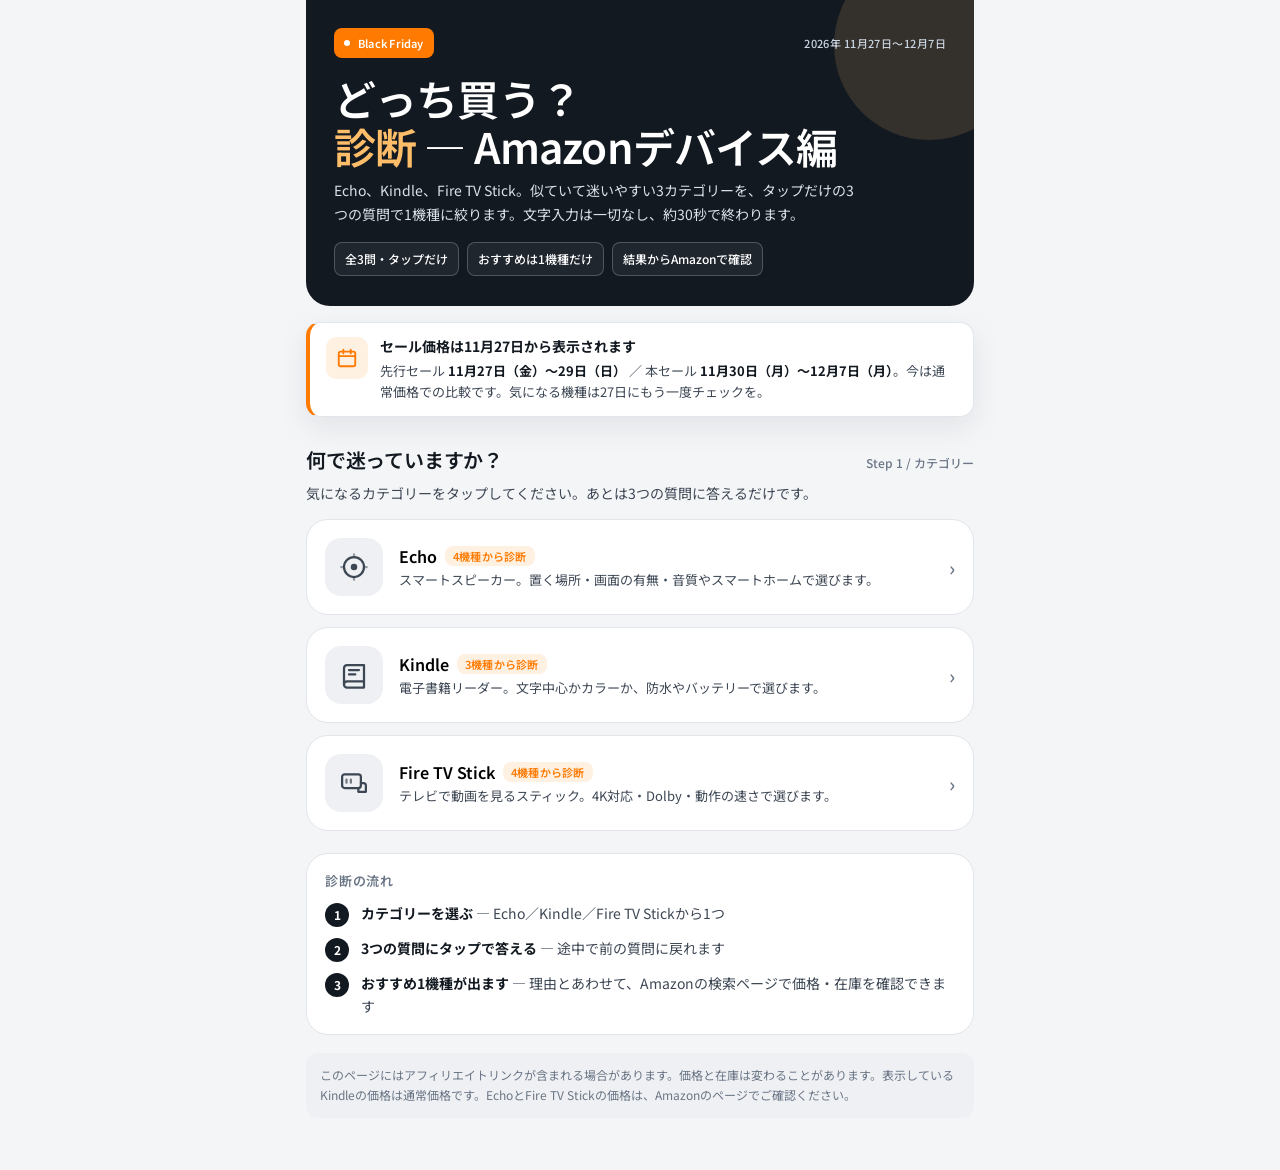
==== shindan/index.html @ 4278dcc1 "Unslop polish: quiet chrome, type scale, one accent" ====
<!doctype html>
<html lang="ja">
<head>
<meta charset="utf-8" />
<meta name="viewport" content="width=device-width, initial-scale=1, viewport-fit=cover" />
<meta name="color-scheme" content="light dark" />
<link rel="icon" href="data:," />
<title>どっち買う？診断 | Amazonデバイス編</title>
<link rel="preconnect" href="https://fonts.googleapis.com">
<link rel="preconnect" href="https://fonts.gstatic.com" crossorigin>
<link href="https://fonts.googleapis.com/css2?family=Noto+Sans+JP:wght@400;500;700;800;900&display=swap" rel="stylesheet">
<style>
  :root{
    --bg:#f4f5f7;
    --surface:#ffffff;
    --surface-2:#eef0f3;
    --ink:#131921;
    --ink-2:#3d4754;
    --ink-3:#6b7686;
    --line:#e2e5ea;
    --accent:#ff7a00;
    --accent-ink:#111111;
    --accent-soft:#fff1e2;
    --black:#131921;
    --black-2:#1e2a36;
    --yellow:#febd69;
    --green:#067d62;
    --green-soft:#e6f4f0;
    --radius-lg:22px;
    --radius-md:16px;
    --radius-sm:12px;
    --shadow:0 10px 30px rgba(19,25,33,.08);
  }
  @media (prefers-color-scheme: dark){
    :root{
      --bg:#0f1215;
      --surface:#171b1f;
      --surface-2:#1f2429;
      --ink:#f2f4f7;
      --ink-2:#c7ced8;
      --ink-3:#9aa4b2;
      --line:#2a3036;
      --accent-soft:#2b2116;
      --shadow:0 10px 30px rgba(0,0,0,.35);
    }
  }
  *{box-sizing:border-box}
  html{scroll-behavior:smooth}
  body{
    margin:0;
    font-family:"Noto Sans JP", "Hiragino Kaku Gothic ProN","Hiragino Sans", system-ui, -apple-system, sans-serif;
    background:var(--bg);
    color:var(--ink);
    line-height:1.65;
    -webkit-font-smoothing:antialiased;
  }
  button{font-family:inherit; cursor:pointer}
  a{color:inherit}
  .wrap{max-width:700px; margin:0 auto; padding:0 16px 40px}

  /* ---------- Hero ---------- */
  .hero{
    background:var(--black);
    color:#fff;
    margin:0 -16px;
    padding:22px 20px 26px;
    position:relative;
    overflow:hidden;
  }
  .hero::after{
    content:"";
    position:absolute; right:-50px; top:-50px;
    width:190px; height:190px; border-radius:50%;
    background:var(--yellow);
    opacity:.14;
  }
  .hero-top{
    display:flex; align-items:center; justify-content:space-between; gap:12px;
    position:relative; z-index:1;
  }
  .bf-badge{
    display:inline-flex; align-items:center; gap:8px;
    background:var(--accent); color:#fff;
    font-size:11px; font-weight:600; letter-spacing:.02em;
    padding:6px 10px; border-radius:8px;
  }
  .bf-badge i{width:6px;height:6px;background:#fff;border-radius:50%;display:block}
  .hero-date{font-size:11px; color:#cbd5e1; font-weight:500; letter-spacing:.04em; white-space:nowrap}
  .hero h1{
    font-size:36px; line-height:1.15; font-weight:600; letter-spacing:-.02em;
    margin:16px 0 8px; position:relative; z-index:1;
  }
  .hero h1 span{color:var(--yellow)}
  .hero p{
    margin:0; color:#dbe2ea; font-size:14px; line-height:1.7; max-width:520px;
    position:relative; z-index:1;
  }
  .hero-meta{
    display:flex; flex-wrap:wrap; gap:8px; margin-top:16px; position:relative; z-index:1;
  }
  .hero-meta span{
    font-size:12px; font-weight:500; color:#fff;
    border:1px solid rgba(255,255,255,.22);
    padding:6px 10px; border-radius:8px; background:rgba(255,255,255,.06);
  }

  /* Sale banner */
  .sale-banner{
    background:var(--surface);
    border:1px solid var(--line);
    border-left:4px solid var(--accent);
    border-radius:14px;
    padding:14px 16px;
    margin-top:16px;
    box-shadow:var(--shadow);
    display:flex; gap:12px;
  }
  .sale-banner .cal{
    flex:0 0 auto; width:42px; height:42px; border-radius:10px;
    background:var(--accent-soft); display:grid; place-items:center; color:var(--accent);
  }
  .sale-banner strong{font-size:14px; display:block; line-height:1.4}
  .sale-banner p{margin:4px 0 0; font-size:13px; color:var(--ink-2); line-height:1.6}
  .sale-banner b{color:var(--ink)}

  /* Sections */
  .section-head{margin:26px 0 6px; display:flex; align-items:baseline; justify-content:space-between; gap:12px}
  .section-head h2{font-size:20px; font-weight:600; letter-spacing:-.01em; margin:0}
  .section-head span{font-size:12px; color:var(--ink-3); font-weight:500; white-space:nowrap}
  .section-sub{font-size:14px; color:var(--ink-2); margin:0 0 14px}

  /* Category cards */
  .cat-list{display:grid; gap:12px}
  .cat-card{
    width:100%; text-align:left;
    background:var(--surface); border:1.5px solid var(--line);
    border-radius:var(--radius-lg); padding:18px;
    display:flex; gap:16px; align-items:center;
    transition:border-color .15s, transform .15s, box-shadow .15s;
    min-height:92px;
  }
  .cat-card:hover, .cat-card:focus-visible{border-color:var(--accent); box-shadow:var(--shadow); outline:none}
  .cat-card:active{transform:scale(.99)}
  .cat-icon{
    flex:0 0 auto; width:58px; height:58px; border-radius:16px;
    display:grid; place-items:center;
  }
  .cat-icon.echo{background:var(--surface-2); color:var(--ink-2)}
  .cat-icon.kindle{background:var(--surface-2); color:var(--ink-2)}
  .cat-icon.fire{background:var(--surface-2); color:var(--ink-2)}
  @media (prefers-color-scheme: dark){
    .cat-icon.echo{background:#1f2429; color:#9aa4b2}
    .cat-icon.kindle{background:#1f2429; color:#9aa4b2}
    .cat-icon.fire{background:#1f2429; color:#9aa4b2}
  }
  .cat-body{flex:1; min-width:0}
  .cat-body strong{font-size:16px; font-weight:600; display:flex; align-items:center; gap:8px; flex-wrap:wrap}
  .cat-body strong em{font-style:normal; font-size:11px; font-weight:600; color:var(--accent); background:var(--accent-soft); padding:2px 8px; border-radius:8px; letter-spacing:.02em}
  .cat-body p{margin:2px 0 0; font-size:13px; color:var(--ink-2); line-height:1.55}
  .cat-arrow{flex:0 0 auto; color:var(--ink-3); font-size:20px; font-weight:500}

  .how{
    margin-top:22px; background:var(--surface); border:1px solid var(--line); border-radius:var(--radius-lg); padding:16px 18px;
  }
  .how h3{margin:0 0 10px; font-size:13px; font-weight:600; letter-spacing:.06em; color:var(--ink-3)}
  .how ol{margin:0; padding:0; list-style:none; display:grid; gap:10px; counter-reset:step}
  .how li{display:flex; gap:12px; font-size:14px; color:var(--ink-2); align-items:flex-start}
  .how li b{
    flex:0 0 auto; width:24px; height:24px; border-radius:50%; background:var(--black); color:#fff;
    display:grid; place-items:center; font-size:12px; margin-top:1px;
  }
  @media (prefers-color-scheme: dark){ .how li b{background:var(--accent)} }
  .how li strong{color:var(--ink)}

  .disclaimer{
    margin-top:18px; font-size:12px; line-height:1.7; color:var(--ink-3);
    background:var(--surface-2); border-radius:12px; padding:12px 14px;
  }

  /* ---------- Quiz ---------- */
  .view{display:none}
  .view.active{display:block; animation:fadeIn .22s ease}
  @keyframes fadeIn{from{opacity:0; transform:translateY(6px)} to{opacity:1; transform:none}}
  @media (prefers-reduced-motion: reduce){ .view.active{animation:none} }

  .quiz-top{margin-top:20px}
  .back-btn{
    display:inline-flex; align-items:center; gap:6px;
    background:var(--surface); border:1px solid var(--line); color:var(--ink-2);
    font-size:13px; font-weight:500; padding:8px 14px; border-radius:10px; min-height:40px;
  }
  .back-btn:hover{border-color:var(--ink-3)}
  .progress-wrap{margin:16px 0 6px}
  .progress-meta{display:flex; justify-content:space-between; font-size:12px; font-weight:600; color:var(--ink-3); letter-spacing:.04em}
  .progress-meta b{color:var(--accent)}
  .progress{height:8px; background:var(--surface-2); border-radius:999px; overflow:hidden; margin-top:7px; border:1px solid var(--line)}
  .progress i{display:block; height:100%; background:var(--accent); border-radius:999px; transition:width .3s ease}

  .q-card{
    background:var(--surface); border:1px solid var(--line); border-radius:24px;
    padding:22px 18px 18px; margin-top:14px; box-shadow:var(--shadow);
  }
  .q-label{font-size:11px; font-weight:600; letter-spacing:.02em; color:var(--accent); margin:0 0 6px}
  .q-title{font-size:20px; font-weight:600; line-height:1.4; margin:0 0 4px; letter-spacing:-.01em}
  .q-hint{font-size:13px; color:var(--ink-3); margin:0 0 16px}
  .options{display:grid; gap:10px}
  .option-btn{
    width:100%; text-align:left; background:var(--surface);
    border:1.5px solid var(--line); border-radius:16px; padding:16px 16px;
    display:flex; gap:12px; align-items:center; min-height:60px;
    transition:border-color .15s, background .15s;
  }
  .option-btn:hover, .option-btn:focus-visible{border-color:var(--accent); background:var(--accent-soft); outline:none}
  .option-btn:active{transform:scale(.99)}
  .option-btn .dot{
    flex:0 0 auto; width:22px; height:22px; border-radius:50%; border:2px solid var(--line); background:var(--surface);
    display:grid; place-items:center;
  }
  .option-btn:hover .dot{border-color:var(--accent)}
  .option-btn .dot::after{content:""; width:10px; height:10px; border-radius:50%; background:transparent}
  .option-btn.selected{border-color:var(--accent); background:var(--accent-soft)}
  .option-btn.selected .dot{border-color:var(--accent)}
  .option-btn.selected .dot::after{background:var(--accent)}
  .option-text{flex:1}
  .option-text strong{font-size:15px; font-weight:600; display:block; line-height:1.4}
  .option-text span{font-size:13px; color:var(--ink-2); display:block; margin-top:1px; line-height:1.5}
  .option-arrow{color:var(--ink-3); font-weight:500}

  /* ---------- Result ---------- */
  .result-badge{
    display:inline-flex; align-items:center; gap:6px;
    background:var(--green-soft); color:var(--green);
    font-size:12px; font-weight:600; padding:6px 12px; border-radius:8px; letter-spacing:.03em;
  }
  .result-card{
    background:var(--surface); border:1px solid var(--line); border-radius:26px;
    overflow:hidden; margin-top:14px; box-shadow:var(--shadow);
  }
  .result-visual{
    background:var(--black); color:#fff; padding:26px 20px 22px; position:relative; overflow:hidden;
  }
  .result-visual::after{content:""; position:absolute; right:-40px; bottom:-60px; width:170px; height:170px; border-radius:50%; background:var(--yellow); opacity:.13}
  .result-visual .cat-name{font-size:12px; font-weight:600; letter-spacing:.02em; color:var(--yellow); margin:0 0 6px; position:relative; z-index:1}
  .result-visual h2{font-size:28px; line-height:1.25; font-weight:600; margin:0; letter-spacing:-.01em; position:relative; z-index:1}
  .result-visual p{margin:8px 0 0; color:#dbe2ea; font-size:14px; position:relative; z-index:1; line-height:1.6}
  .result-body{padding:20px}
  .chips{display:flex; flex-wrap:wrap; gap:8px; margin-bottom:18px}
  .chips span{font-size:12px; font-weight:600; background:var(--surface-2); border:1px solid var(--line); padding:6px 10px; border-radius:8px}
  .why-box{background:var(--accent-soft); border-radius:16px; padding:16px}
  .why-box h3{margin:0 0 6px; font-size:13px; font-weight:600; letter-spacing:.04em; display:flex; align-items:center; gap:8px}
  .why-box p{margin:0; font-size:14px; line-height:1.75; color:var(--ink-2)}
  .why-box p strong{color:var(--ink)}
  .price-row{
    display:flex; align-items:center; justify-content:space-between; gap:14px;
    border-top:1px dashed var(--line); border-bottom:1px dashed var(--line);
    padding:16px 2px; margin:18px 0;
  }
  .price-row small{font-size:11px; font-weight:600; letter-spacing:.02em; color:var(--ink-3); display:block}
  .price-row strong{font-size:20px; font-weight:600}
  .price-row .price-note{font-size:12px; color:var(--ink-2); text-align:right; line-height:1.5; max-width:210px}
  .amazon-btn{
    display:flex; align-items:center; justify-content:center; gap:8px;
    width:100%; min-height:56px; border-radius:16px;
    background:var(--accent); color:#fff; text-decoration:none;
    font-size:16px; font-weight:600; letter-spacing:.01em;
    box-shadow:0 8px 20px rgba(19,25,33,.16);
  }
  .amazon-btn:hover{filter:brightness(1.03)}
  .amazon-btn:focus-visible{outline:3px solid var(--accent); outline-offset:2px}
  .amazon-sub{font-size:12px; color:var(--ink-3); text-align:center; margin:8px 0 0; line-height:1.6}
  .result-actions{display:grid; gap:10px; margin-top:18px}
  .btn-primary{
    width:100%; min-height:52px; border-radius:14px; border:0;
    background:var(--black); color:#fff; font-size:15px; font-weight:600;
  }
  @media (prefers-color-scheme: dark){ .btn-primary{background:#fff; color:#111} }
  .btn-secondary{
    width:100%; min-height:52px; border-radius:14px;
    background:var(--surface); border:1.5px solid var(--line); color:var(--ink);
    font-size:14px; font-weight:600;
  }
  .answers-recap{margin-top:18px}
  .answers-recap h3{font-size:12px; letter-spacing:.02em; color:var(--ink-3); font-weight:600; margin:0 0 8px}
  .answers-recap ul{list-style:none; margin:0; padding:0; display:grid; gap:8px}
  .answers-recap li{font-size:13px; background:var(--surface); border:1px solid var(--line); border-radius:12px; padding:10px 12px; display:flex; justify-content:space-between; gap:12px}
  .answers-recap li span{color:var(--ink-3); flex:0 0 auto}
  .answers-recap li b{text-align:right}

  footer{margin-top:28px; padding-top:16px; border-top:1px solid var(--line)}
  footer p{font-size:12px; color:var(--ink-3); line-height:1.7; margin:0 0 6px}
  @media (min-width:640px){
    .hero{border-radius:0 0 24px 24px; margin:0; padding:28px 28px 30px}
    .hero h1{font-size:42px}
    .cat-list{grid-template-columns:1fr}
    .q-card{padding:26px 24px 22px}
  }

  #rName::before{content:""; display:inline-block; width:12px; height:12px; border-radius:4px; background:var(--accent); margin-right:12px}
</style>
</head>
<body>
<div class="wrap">

  <!-- ================= HOME ================= -->
  <section id="view-home" class="view active" aria-label="カテゴリー選択">
    <header class="hero">
      <div class="hero-top">
        <span class="bf-badge"><i></i> Black Friday</span>
        <span class="hero-date">2026年 11月27日〜12月7日</span>
      </div>
      <h1>どっち買う？<br><span>診断</span> — Amazonデバイス編</h1>
      <p>Echo、Kindle、Fire TV Stick。似ていて迷いやすい3カテゴリーを、タップだけの3つの質問で1機種に絞ります。文字入力は一切なし、約30秒で終わります。</p>
      <div class="hero-meta">
        <span>全3問・タップだけ</span>
        <span>おすすめは1機種だけ</span>
        <span>結果からAmazonで確認</span>
      </div>
    </header>

    <div class="sale-banner" role="note">
      <div class="cal" aria-hidden="true">
        <svg width="22" height="22" viewBox="0 0 24 24" fill="none" stroke="currentColor" stroke-width="2" stroke-linecap="round"><rect x="3" y="5" width="18" height="16" rx="2"/><path d="M8 3v4M16 3v4M3 10h18"/></svg>
      </div>
      <div>
        <strong>セール価格は11月27日から表示されます</strong>
        <p>先行セール <b>11月27日（金）〜29日（日）</b> ／ 本セール <b>11月30日（月）〜12月7日（月）</b>。今は通常価格での比較です。気になる機種は27日にもう一度チェックを。</p>
      </div>
    </div>

    <div class="section-head">
      <h2>何で迷っていますか？</h2>
      <span>Step 1 / カテゴリー</span>
    </div>
    <p class="section-sub">気になるカテゴリーをタップしてください。あとは3つの質問に答えるだけです。</p>

    <div class="cat-list" role="list">
      <button class="cat-card" data-cat="echo" type="button">
        <span class="cat-icon echo" aria-hidden="true">
          <svg width="30" height="30" viewBox="0 0 24 24" fill="none" stroke="currentColor" stroke-width="1.8" stroke-linecap="round"><circle cx="12" cy="12" r="8"/><circle cx="12" cy="12" r="2.6" fill="currentColor" stroke="none"/><path d="M12 1.8v2M12 20.2v2M1.8 12h2M20.2 12h2" opacity=".5"/></svg>
        </span>
        <span class="cat-body">
          <strong>Echo <em>4機種から診断</em></strong>
          <p>スマートスピーカー。置く場所・画面の有無・音質やスマートホームで選びます。</p>
        </span>
        <span class="cat-arrow" aria-hidden="true">›</span>
      </button>

      <button class="cat-card" data-cat="kindle" type="button">
        <span class="cat-icon kindle" aria-hidden="true">
          <svg width="30" height="30" viewBox="0 0 24 24" fill="none" stroke="currentColor" stroke-width="1.8" stroke-linecap="round" stroke-linejoin="round"><path d="M4 19.5A2.5 2.5 0 0 1 6.5 17H20V4H6.5A2.5 2.5 0 0 0 4 6.5v13z"/><path d="M4 19.5A2.5 2.5 0 0 0 6.5 22H20v-5"/><path d="M8 8h8M8 11.5h5"/></svg>
        </span>
        <span class="cat-body">
          <strong>Kindle <em>3機種から診断</em></strong>
          <p>電子書籍リーダー。文字中心かカラーか、防水やバッテリーで選びます。</p>
        </span>
        <span class="cat-arrow" aria-hidden="true">›</span>
      </button>

      <button class="cat-card" data-cat="firetv" type="button">
        <span class="cat-icon fire" aria-hidden="true">
          <svg width="30" height="30" viewBox="0 0 24 24" fill="none" stroke="currentColor" stroke-width="1.8" stroke-linecap="round" stroke-linejoin="round"><rect x="2.5" y="5" width="15" height="11" rx="2"/><path d="M17.5 12h2a2 2 0 0 1 2 2v5h-6v-3"/><path d="M6 9.2v2.6M9.5 9.2v2.6" opacity=".7"/></svg>
        </span>
        <span class="cat-body">
          <strong>Fire TV Stick <em>4機種から診断</em></strong>
          <p>テレビで動画を見るスティック。4K対応・Dolby・動作の速さで選びます。</p>
        </span>
        <span class="cat-arrow" aria-hidden="true">›</span>
      </button>
    </div>

    <div class="how">
      <h3>診断の流れ</h3>
      <ol>
        <li><b>1</b><span><strong>カテゴリーを選ぶ</strong> — Echo／Kindle／Fire TV Stickから1つ</span></li>
        <li><b>2</b><span><strong>3つの質問にタップで答える</strong> — 途中で前の質問に戻れます</span></li>
        <li><b>3</b><span><strong>おすすめ1機種が出ます</strong> — 理由とあわせて、Amazonの検索ページで価格・在庫を確認できます</span></li>
      </ol>
    </div>

    <p class="disclaimer">このページにはアフィリエイトリンクが含まれる場合があります。価格と在庫は変わることがあります。表示しているKindleの価格は通常価格です。EchoとFire TV Stickの価格は、Amazonのページでご確認ください。</p>
  </section>

  <!-- ================= QUIZ ================= -->
  <section id="view-quiz" class="view" aria-label="診断の質問">
    <div class="quiz-top">
      <button class="back-btn" id="backBtn" type="button">← 戻る</button>
      <div class="progress-wrap">
        <div class="progress-meta"><span id="progressLabel">質問 1 / 3</span><span><b id="progressCat">Echo</b> 診断中</span></div>
        <div class="progress" aria-hidden="true"><i id="progressBar" style="width:33%"></i></div>
      </div>
    </div>
    <div class="q-card">
      <p class="q-label" id="qLabel">Question 1</p>
      <h2 class="q-title" id="qTitle"></h2>
      <p class="q-hint" id="qHint"></p>
      <div class="options" id="options"></div>
    </div>
    <p class="disclaimer" style="margin-top:14px">このページにはアフィリエイトリンクが含まれる場合があります。価格と在庫は変わることがあります。</p>
  </section>

  <!-- ================= RESULT ================= -->
  <section id="view-result" class="view" aria-label="診断結果">
    <div style="margin-top:20px">
      <span class="result-badge">✓ 診断結果 — あなたにおすすめはこれです</span>
    </div>

    <article class="result-card">
      <div class="result-visual">
        <p class="cat-name" id="rCat"></p>
        <h2 id="rName"></h2>
        <p id="rTagline"></p>
      </div>
      <div class="result-body">
        <div class="chips" id="rChips"></div>

        <div class="why-box">
          <h3><svg width="16" height="16" viewBox="0 0 24 24" fill="none" stroke="currentColor" stroke-width="1.5" stroke-linecap="round" stroke-linejoin="round" aria-hidden="true" style="vertical-align:-2px"><path d="M15 14c.2-1 .7-1.7 1.5-2.5 1-.9 1.5-2.2 1.5-3.5A6 6 0 0 0 6 8c0 1 .2 2.2 1.5 3.5.7.7 1.3 1.5 1.5 2.5"/><path d="M9 18h6"/><path d="M10 22h4"/></svg> なぜこれがおすすめか</h3>
          <p id="rWhy"></p>
        </div>

        <div class="price-row">
          <div>
            <small id="rPriceLabel">通常価格</small>
            <strong id="rPrice"></strong>
          </div>
          <p class="price-note" id="rPriceNote"></p>
        </div>

        <a class="amazon-btn" id="rAmazon" href="#" target="_blank" rel="noopener noreferrer">
          Amazon.co.jpでこの機種を見る
          <svg width="18" height="18" viewBox="0 0 24 24" fill="none" stroke="currentColor" stroke-width="2.4" stroke-linecap="round" stroke-linejoin="round" aria-hidden="true"><path d="M7 17L17 7M9 7h8v8"/></svg>
        </a>
        <p class="amazon-sub">Amazon.co.jpの検索結果ページが開きます。セール価格は11月27日0時から表示されます。</p>

        <div class="result-actions">
          <button class="btn-primary" id="restartBtn" type="button">もう一度診断する</button>
          <button class="btn-secondary" id="changeCatBtn" type="button">別のカテゴリーを診断する</button>
        </div>

        <div class="answers-recap">
          <h3>あなたの回答</h3>
          <ul id="rAnswers"></ul>
        </div>
      </div>
    </article>

    <div class="sale-banner" style="margin-top:16px" role="note">
      <div class="cal" aria-hidden="true">
        <svg width="22" height="22" viewBox="0 0 24 24" fill="none" stroke="currentColor" stroke-width="2" stroke-linecap="round"><rect x="3" y="5" width="18" height="16" rx="2"/><path d="M8 3v4M16 3v4M3 10h18"/></svg>
      </div>
      <div>
        <strong>セール価格は11月27日から</strong>
        <p>先行セール <b>11月27日〜29日</b> ／ 本セール <b>11月30日〜12月7日</b>。今のうちに機種を決めておくと、セール開始直後に迷わず買えます。</p>
      </div>
    </div>

    <footer>
      <p>このページにはアフィリエイトリンクが含まれる場合があります。価格と在庫は変わることがあります。</p>
      <p>製品仕様・価格は変更される場合があります。購入前にAmazon.co.jpの商品ページで最新情報をご確認ください。</p>
    </footer>
  </section>

</div>

<script>
(function(){
  "use strict";

  var DATA = {
    echo: {
      label: "Echo",
      fullLabel: "Echo — スマートスピーカー",
      questions: [
        {
          title: "置く場所は？",
          hint: "主に使う部屋を選んでください。",
          options: [
            { label: "リビング", desc: "家族で使う・テレビの近く", scores: { dotmax: 2, dot5: 1 } },
            { label: "寝室", desc: "ベッドサイドに置きたい", scores: { time: 3, spot: 1, dot5: 1 } },
            { label: "キッチン・洗面所", desc: "タイマーや音楽に使いたい", scores: { dot5: 2, spot: 1 } },
            { label: "書斎・デスク周り", desc: "仕事や勉強のお供に", scores: { dot5: 2, dotmax: 1 } }
          ]
        },
        {
          title: "画面は要る？",
          hint: "声だけでも使えます。画面があると天気や時刻がひと目で分かります。",
          options: [
            { label: "画面はいらない", desc: "声だけで十分", scores: { dot5: 2, dotmax: 2 } },
            { label: "時計表示があれば十分", desc: "時刻がパッと見えればOK", scores: { time: 4, spot: 1 } },
            { label: "小さな画面付きがいい", desc: "天気・予定・カメラ映像も見たい", scores: { spot: 5 } }
          ]
        },
        {
          title: "何を重視する？",
          hint: "一番大事にしたいポイントを1つ選んでください。",
          options: [
            { label: "まずは安く試したい", desc: "初めてのスマートスピーカー", scores: { dot5: 3 } },
            { label: "音質とスマートホーム", desc: "音楽も家電操作も本格的に", scores: { dotmax: 4 } },
            { label: "バランスの良さ", desc: "価格と機能のちょうどよさ", scores: { dot5: 2, dotmax: 1 } },
            { label: "目覚まし・時計の使いやすさ", desc: "朝の起床と時間管理", scores: { time: 3 } }
          ]
        }
      ],
      results: {
        dot5: {
          name: "Echo Dot（第5世代）",
          tagline: "温度・人感センサー付きの定番モデル。初めての1台に。",
          chips: ["温度センサー", "人感センサー", "定番・バランス型"],
          why: "初めてのEchoにぴったりの定番モデルです。<strong>温度・人感センサー付き</strong>で、人の動きを照明やエアコンの操作のきっかけにもできます。価格を抑えつつ、音楽もスマートホームもバランスよく試したい方におすすめです。",
          price: null,
          search: "Echo Dot 第5世代"
        },
        dotmax: {
          name: "Echo Dot Max",
          tagline: "重低音とスマートホームハブ内蔵。音と拡張性で選ぶなら。",
          chips: ["重低音", "スマートホームハブ内蔵", "音質重視"],
          why: "重低音がしっかり響くので、<strong>リビングで音楽を楽しみたい方</strong>に最適です。スマートホームハブ内蔵で、対応家電をまとめて声で操作できます。音質とスマートホームの拡張性を重視するならこちらです。",
          price: null,
          search: "Echo Dot Max"
        },
        time: {
          name: "Echo Time",
          tagline: "2026年の新スマートクロック。寝室の目覚ましに特化。",
          chips: ["2026年 新モデル", "スマートクロック", "目覚まし・時計向け"],
          why: "寝室に置くことを考えた<strong>2026年の新しいスマートクロック</strong>です。時刻がひと目で分かり、目覚ましやタイマー、就寝前の音楽も声だけで操作できます。スマホを見ずに朝を迎えたい方に合っています。",
          price: null,
          search: "Echo Time"
        },
        spot: {
          name: "Echo Spot",
          tagline: "小さな画面付きでコンパクト。天気も予定もひと目で確認。",
          chips: ["小さな画面付き", "コンパクト", "天気・カメラ確認"],
          why: "小さな画面で<strong>天気・カレンダー・カメラ映像をさっと確認</strong>できます。画面付きでもコンパクトなので、ベッドサイドや玄関にも置きやすいモデルです。声と画面の両方を使えるモデルを手軽に試したい方におすすめです。",
          price: null,
          search: "Echo Spot"
        }
      },
      tieOrder: ["spot", "time", "dotmax", "dot5"]
    },

    kindle: {
      label: "Kindle",
      fullLabel: "Kindle — 電子書籍リーダー",
      questions: [
        {
          title: "読むのは文字中心？カラーで読みたい？",
          hint: "普段よく読む本のタイプを選んでください。",
          options: [
            { label: "小説など文字中心", desc: "活字の本がほとんど", scores: { base: 2, paperwhite: 2 } },
            { label: "マンガ・雑誌をカラーで読みたい", desc: "カラーページもそのまま楽しみたい", scores: { colorsoft: 5 } },
            { label: "両方読むけど文字が多め", desc: "たまにマンガや雑誌も読む", scores: { paperwhite: 2, base: 1 } }
          ]
        },
        {
          title: "お風呂や外出先でも読む？",
          hint: "よく読む場所・シーンを選んでください。",
          options: [
            { label: "お風呂でも読みたい", desc: "防水があると安心", scores: { paperwhite: 3, colorsoft: 3 } },
            { label: "外出先・通勤で読みたい", desc: "軽くて持ち運びやすい方がいい", scores: { base: 2, paperwhite: 1 } },
            { label: "主に家の中で読む", desc: "ソファやベッドでゆっくり", scores: { base: 1, colorsoft: 1 } }
          ]
        },
        {
          title: "何を重視する？",
          hint: "一番大事にしたいポイントを1つ選んでください。",
          options: [
            { label: "軽さと安さ", desc: "気軽に始めたい・片手で持ちたい", scores: { base: 4 } },
            { label: "バッテリーの長さと防水", desc: "充電を気にせず、どこでも読みたい", scores: { paperwhite: 4 } },
            { label: "カラー表示と読みやすさ", desc: "マンガ・雑誌・ハイライトを活用したい", scores: { colorsoft: 4 } }
          ]
        }
      ],
      results: {
        base: {
          name: "Kindle 16GB",
          tagline: "シリーズ最軽量。軽さと安さで選ぶ、最初の1台。",
          chips: ["6インチ", "シリーズ最軽量", "バッテリー最大6週間", "16GB"],
          why: "<strong>シリーズ最軽量</strong>で片手でも疲れにくく、通勤や外出のお供に最適です。6インチでも、小説など文字中心の読書には十分な大きさです。まずは安く電子書籍を始めたい方の最初の1台におすすめです。",
          price: "¥29,980",
          search: "Kindle 16GB"
        },
        paperwhite: {
          name: "Kindle Paperwhite",
          tagline: "IPX8防水と最大12週間のバッテリー。毎日読む方の本命。",
          chips: ["7インチ", "IPX8防水", "バッテリー最大12週間"],
          why: "<strong>IPX8防水</strong>なのでお風呂でも安心して読めます。7インチの見やすい画面と<strong>最大12週間のバッテリー</strong>で、充電を気にせず長く使えます。毎日しっかり読む方に一番バランスの良いモデルです。",
          price: "¥39,980",
          search: "Kindle Paperwhite"
        },
        colorsoft: {
          name: "Kindle Colorsoft",
          tagline: "7インチカラー表示。マンガ・雑誌を色そのままに。",
          chips: ["7インチ カラー", "5色ハイライト", "バッテリー最大8週間"],
          why: "<strong>カラー表示対応</strong>で、マンガや雑誌のページがそのままの色で楽しめます。5色のハイライトで気になった箇所を色分けできるのも便利です。文字だけでなくカラーコンテンツも多い方におすすめです。",
          price: "¥51,980",
          search: "Kindle Colorsoft"
        }
      },
      tieOrder: ["colorsoft", "paperwhite", "base"]
    },

    firetv: {
      label: "Fire TV Stick",
      fullLabel: "Fire TV Stick — ストリーミング",
      questions: [
        {
          title: "テレビは4K？",
          hint: "つなぐテレビの解像度を選んでください。",
          options: [
            { label: "4Kテレビ", desc: "4K対応のテレビを使っている", scores: { s4k: 2, plus: 2, max: 2 } },
            { label: "フルHDテレビ", desc: "4Kではないテレビ", scores: { hd: 4, s4k: 1 } },
            { label: "わからない／これから買う", desc: "型番は分からない", scores: { s4k: 2, hd: 1 } }
          ]
        },
        {
          title: "見るのは何が中心？",
          hint: "一番よく見るジャンルを選んでください。",
          options: [
            { label: "YouTubeや無料動画が中心", desc: "気軽にいろいろ見たい", scores: { s4k: 2, hd: 1 } },
            { label: "映画・ドラマをじっくり", desc: "映像と音にこだわりたい", scores: { plus: 4, max: 1 } },
            { label: "スポーツやライブ", desc: "動きの速い映像が多い", scores: { max: 2, s4k: 1 } },
            { label: "いろいろまんべんなく", desc: "映画も動画もスポーツも", scores: { s4k: 2, max: 1 } }
          ]
        },
        {
          title: "何を重視する？",
          hint: "一番大事にしたいポイントを1つ選んでください。",
          options: [
            { label: "まずは安く試したい", desc: "価格を抑えて始めたい", scores: { hd: 3, s4k: 2 } },
            { label: "手軽さ・配線のシンプルさ", desc: "コンセント周りをすっきりさせたい", scores: { s4k: 4 } },
            { label: "画質と音響（Dolby対応）", desc: "映画を良い画と音で", scores: { plus: 4 } },
            { label: "動作の速さ", desc: "起動や切り替えの速さ最優先", scores: { max: 5 } }
          ]
        }
      ],
      results: {
        hd: {
          name: "Fire TV Stick HD",
          tagline: "フルHDテレビに最適なエントリーモデル。",
          chips: ["フルHD対応", "エントリーモデル", "手軽に開始"],
          why: "<strong>フルHDテレビに最適なエントリーモデル</strong>です。YouTubeや各種動画サービスを大画面で手軽に楽しめます。まずは安くストリーミングを始めたい方にぴったりです。",
          price: null,
          search: "Fire TV Stick HD"
        },
        s4k: {
          name: "Fire TV Stick 4K",
          tagline: "2026年新モデル。4Kを手軽に、配線もすっきり。",
          chips: ["4K対応", "2026年 新モデル", "テレビのUSB給電対応"],
          why: "<strong>2026年の新モデル</strong>で、4K映像を手軽に楽しめます。テレビのUSB給電に対応し、コンセント周りの配線がすっきりするのも魅力です。4Kテレビで迷ったらまず検討したい標準モデルです。",
          price: null,
          search: "Fire TV Stick 4K"
        },
        plus: {
          name: "Fire TV Stick 4K Plus",
          tagline: "Dolby Vision・Dolby Atmos対応。映画好きのための1台。",
          chips: ["Dolby Vision", "Dolby Atmos", "4K対応"],
          why: "<strong>Dolby Vision・Dolby Atmos</strong>に対応し、映画の映像と音にこだわりたい方向けです。対応テレビと組み合わせれば、自宅で映画館のような没入感が味わえます。映画・ドラマ中心の方におすすめです。",
          price: null,
          search: "Fire TV Stick 4K Plus"
        },
        max: {
          name: "Fire TV Stick 4K Max",
          tagline: "最速モデル。2.0GHz・Wi-Fi 6E・16GB搭載。",
          chips: ["2.0GHz", "Wi-Fi 6E", "16GB", "最速モデル"],
          why: "<strong>2.0GHzプロセッサとWi-Fi 6E、16GBストレージ</strong>搭載で、動作の速さを求める方に向けたモデルです。アプリの起動や切り替えが軽快で、長く快適に使いたい方におすすめの最上位モデルです。",
          price: null,
          search: "Fire TV Stick 4K Max"
        }
      },
      tieOrder: ["max", "plus", "s4k", "hd"]
    }
  };

  var state = { cat: null, step: 0, answers: [] };

  var viewHome = document.getElementById("view-home");
  var viewQuiz = document.getElementById("view-quiz");
  var viewResult = document.getElementById("view-result");

  function show(view){
    [viewHome, viewQuiz, viewResult].forEach(function(v){ v.classList.remove("active"); });
    view.classList.add("active");
    window.scrollTo({ top: 0, behavior: "smooth" });
  }

  function startQuiz(cat){
    state.cat = cat;
    state.step = 0;
    state.answers = [];
    renderQuestion();
    show(viewQuiz);
  }

  function renderQuestion(){
    var data = DATA[state.cat];
    var q = data.questions[state.step];
    document.getElementById("progressLabel").textContent = "質問 " + (state.step + 1) + " / " + data.questions.length;
    document.getElementById("progressCat").textContent = data.label;
    document.getElementById("progressBar").style.width = Math.round(((state.step + 1) / data.questions.length) * 100) + "%";
    document.getElementById("qLabel").textContent = "Question " + (state.step + 1) + " — " + data.label.toUpperCase();
    document.getElementById("qTitle").textContent = q.title;
    document.getElementById("qHint").textContent = q.hint || "";

    var backBtn = document.getElementById("backBtn");
    backBtn.textContent = state.step === 0 ? "← カテゴリーに戻る" : "← 前の質問に戻る";

    var container = document.getElementById("options");
    container.innerHTML = "";
    q.options.forEach(function(opt, idx){
      var btn = document.createElement("button");
      btn.type = "button";
      btn.className = "option-btn";
      btn.setAttribute("aria-label", opt.label);
      btn.innerHTML = '<span class="dot" aria-hidden="true"></span>' +
        '<span class="option-text"><strong></strong><span></span></span>' +
        '<span class="option-arrow" aria-hidden="true">›</span>';
      btn.querySelector(".option-text strong").textContent = opt.label;
      btn.querySelector(".option-text span").textContent = opt.desc || "";
      btn.addEventListener("click", function(){
        btn.classList.add("selected");
        // brief pause so the tap feels registered
        setTimeout(function(){ answer(idx); }, 140);
      });
      container.appendChild(btn);
    });
  }

  function answer(idx){
    var data = DATA[state.cat];
    state.answers[state.step] = idx;
    // trim any answers beyond current step (when user went back and changed path)
    state.answers = state.answers.slice(0, state.step + 1);
    if (state.step < data.questions.length - 1){
      state.step++;
      renderQuestion();
    } else {
      showResult();
    }
  }

  function computeResult(){
    var data = DATA[state.cat];
    var scores = {};
    Object.keys(data.results).forEach(function(k){ scores[k] = 0; });
    state.answers.forEach(function(ansIdx, qIdx){
      var opt = data.questions[qIdx].options[ansIdx];
      if (!opt) return;
      Object.keys(opt.scores).forEach(function(k){ scores[k] = (scores[k] || 0) + opt.scores[k]; });
    });
    var best = null, bestScore = -1;
    // tie-break by tieOrder priority
    data.tieOrder.forEach(function(k){
      if (scores[k] > bestScore){ bestScore = scores[k]; best = k; }
    });
    // also check any key not in tieOrder
    Object.keys(scores).forEach(function(k){
      if (scores[k] > bestScore){ bestScore = scores[k]; best = k; }
    });
    return { key: best, scores: scores };
  }

  function showResult(){
    var data = DATA[state.cat];
    var computed = computeResult();
    var r = data.results[computed.key];

    document.getElementById("rCat").textContent = data.fullLabel;
    document.getElementById("rName").textContent = r.name;
    document.getElementById("rTagline").textContent = r.tagline;

    var chips = document.getElementById("rChips");
    chips.innerHTML = "";
    r.chips.forEach(function(c){
      var s = document.createElement("span"); s.textContent = c; chips.appendChild(s);
    });

    document.getElementById("rWhy").innerHTML = r.why;

    var priceEl = document.getElementById("rPrice");
    var priceLabel = document.getElementById("rPriceLabel");
    var priceNote = document.getElementById("rPriceNote");
    if (r.price){
      priceLabel.textContent = "通常価格";
      priceEl.textContent = r.price;
      priceNote.textContent = "セール価格は11月27日から表示されます。先行セール・本セール期間はさらにお得になる場合があります。";
    } else {
      priceLabel.textContent = "価格について";
      priceEl.textContent = "Amazonで確認";
      priceEl.style.fontSize = "18px";
      priceNote.textContent = "価格はAmazonのページで確認してください。セール価格は11月27日から表示されます。";
    }
    if (r.price){ priceEl.style.fontSize = ""; }

    var amazonUrl = "https://www.amazon.co.jp/s?k=" + encodeURIComponent(r.search);
    document.getElementById("rAmazon").href = amazonUrl;

    var recap = document.getElementById("rAnswers");
    recap.innerHTML = "";
    state.answers.forEach(function(ansIdx, qIdx){
      var q = data.questions[qIdx];
      var opt = q.options[ansIdx];
      var li = document.createElement("li");
      var span = document.createElement("span"); span.textContent = "Q" + (qIdx + 1) + ". " + q.title;
      var b = document.createElement("b"); b.textContent = opt ? opt.label : "";
      li.appendChild(span); li.appendChild(b);
      recap.appendChild(li);
    });

    show(viewResult);
  }

  // Category selection
  document.querySelectorAll("[data-cat]").forEach(function(btn){
    btn.addEventListener("click", function(){ startQuiz(btn.getAttribute("data-cat")); });
  });

  // Back
  document.getElementById("backBtn").addEventListener("click", function(){
    if (state.step === 0){
      show(viewHome);
    } else {
      state.step--;
      renderQuestion();
      // re-render quiz view (already active, just update)
      show(viewQuiz);
      window.scrollTo({ top: 0, behavior: "smooth" });
    }
  });

  // Restart / change category (both return home; restart keeps intent clear)
  document.getElementById("restartBtn").addEventListener("click", function(){
    state = { cat: null, step: 0, answers: [] };
    show(viewHome);
  });
  document.getElementById("changeCatBtn").addEventListener("click", function(){
    state = { cat: null, step: 0, answers: [] };
    show(viewHome);
  });
})();
</script>
</body>
</html>
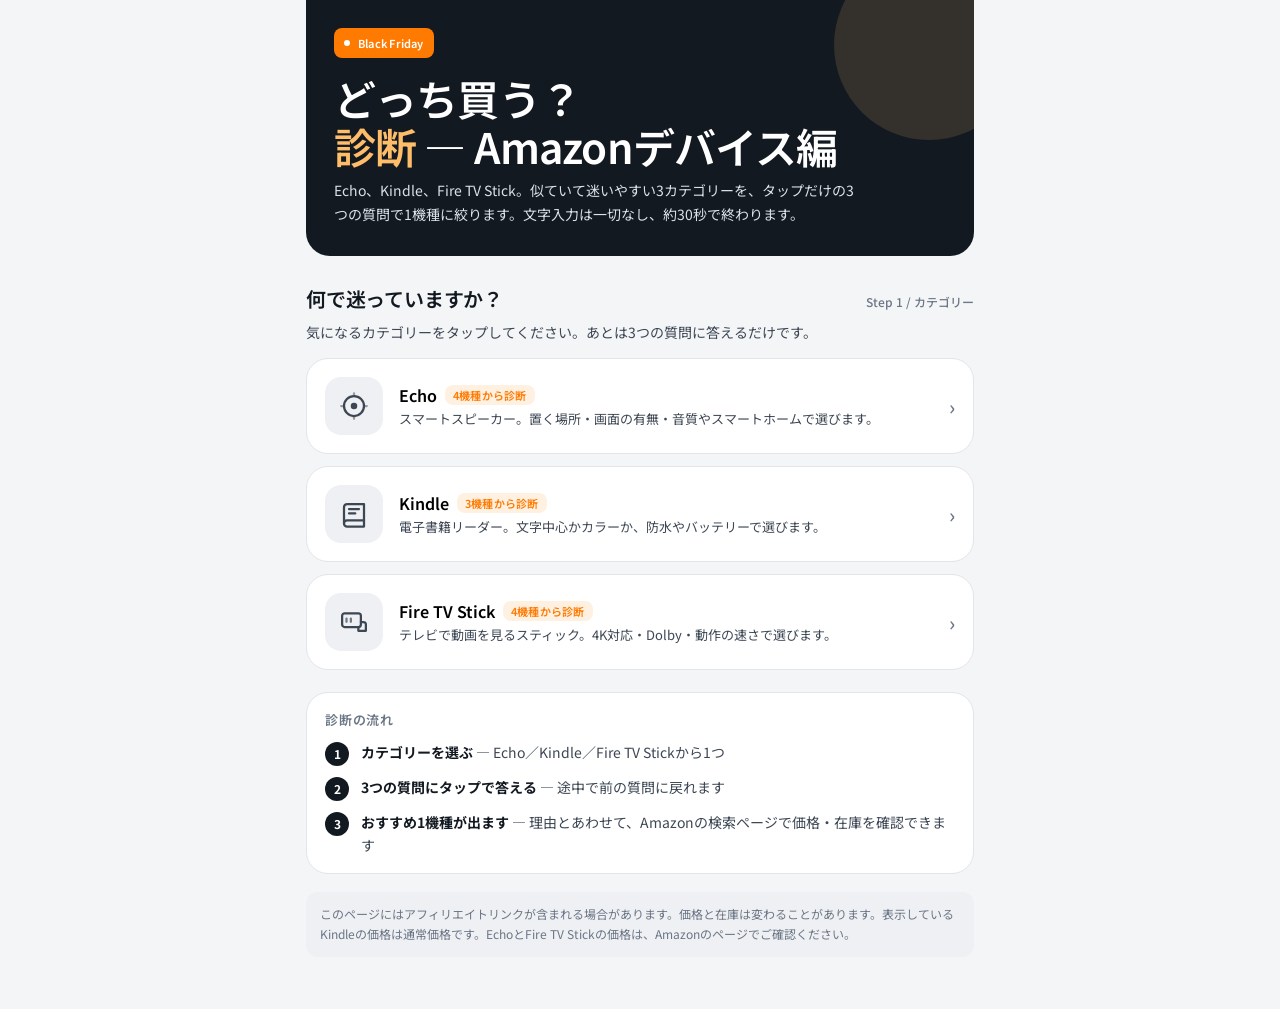
==== commit 4ce84dc5: "Remove hero meta pills and sale-period banners" ====
--- a/shindan/index.html
+++ b/shindan/index.html
@@ -85,7 +85,7 @@
     padding:6px 10px; border-radius:8px;
   }
   .bf-badge i{width:6px;height:6px;background:#fff;border-radius:50%;display:block}
-  .hero-date{font-size:11px; color:#cbd5e1; font-weight:500; letter-spacing:.04em; white-space:nowrap}
+  
   .hero h1{
     font-size:36px; line-height:1.15; font-weight:600; letter-spacing:-.02em;
     margin:16px 0 8px; position:relative; z-index:1;
@@ -95,33 +95,6 @@
     margin:0; color:#dbe2ea; font-size:14px; line-height:1.7; max-width:520px;
     position:relative; z-index:1;
   }
-  .hero-meta{
-    display:flex; flex-wrap:wrap; gap:8px; margin-top:16px; position:relative; z-index:1;
-  }
-  .hero-meta span{
-    font-size:12px; font-weight:500; color:#fff;
-    border:1px solid rgba(255,255,255,.22);
-    padding:6px 10px; border-radius:8px; background:rgba(255,255,255,.06);
-  }
-
-  /* Sale banner */
-  .sale-banner{
-    background:var(--surface);
-    border:1px solid var(--line);
-    border-left:4px solid var(--accent);
-    border-radius:14px;
-    padding:14px 16px;
-    margin-top:16px;
-    box-shadow:var(--shadow);
-    display:flex; gap:12px;
-  }
-  .sale-banner .cal{
-    flex:0 0 auto; width:42px; height:42px; border-radius:10px;
-    background:var(--accent-soft); display:grid; place-items:center; color:var(--accent);
-  }
-  .sale-banner strong{font-size:14px; display:block; line-height:1.4}
-  .sale-banner p{margin:4px 0 0; font-size:13px; color:var(--ink-2); line-height:1.6}
-  .sale-banner b{color:var(--ink)}
 
   /* Sections */
   .section-head{margin:26px 0 6px; display:flex; align-items:baseline; justify-content:space-between; gap:12px}
@@ -306,26 +279,13 @@
     <header class="hero">
       <div class="hero-top">
         <span class="bf-badge"><i></i> Black Friday</span>
-        <span class="hero-date">2026年 11月27日〜12月7日</span>
       </div>
       <h1>どっち買う？<br><span>診断</span> — Amazonデバイス編</h1>
       <p>Echo、Kindle、Fire TV Stick。似ていて迷いやすい3カテゴリーを、タップだけの3つの質問で1機種に絞ります。文字入力は一切なし、約30秒で終わります。</p>
-      <div class="hero-meta">
-        <span>全3問・タップだけ</span>
-        <span>おすすめは1機種だけ</span>
-        <span>結果からAmazonで確認</span>
-      </div>
+      
     </header>
 
-    <div class="sale-banner" role="note">
-      <div class="cal" aria-hidden="true">
-        <svg width="22" height="22" viewBox="0 0 24 24" fill="none" stroke="currentColor" stroke-width="2" stroke-linecap="round"><rect x="3" y="5" width="18" height="16" rx="2"/><path d="M8 3v4M16 3v4M3 10h18"/></svg>
-      </div>
-      <div>
-        <strong>セール価格は11月27日から表示されます</strong>
-        <p>先行セール <b>11月27日（金）〜29日（日）</b> ／ 本セール <b>11月30日（月）〜12月7日（月）</b>。今は通常価格での比較です。気になる機種は27日にもう一度チェックを。</p>
-      </div>
-    </div>
+    
 
     <div class="section-head">
       <h2>何で迷っていますか？</h2>
@@ -444,15 +404,7 @@
       </div>
     </article>
 
-    <div class="sale-banner" style="margin-top:16px" role="note">
-      <div class="cal" aria-hidden="true">
-        <svg width="22" height="22" viewBox="0 0 24 24" fill="none" stroke="currentColor" stroke-width="2" stroke-linecap="round"><rect x="3" y="5" width="18" height="16" rx="2"/><path d="M8 3v4M16 3v4M3 10h18"/></svg>
-      </div>
-      <div>
-        <strong>セール価格は11月27日から</strong>
-        <p>先行セール <b>11月27日〜29日</b> ／ 本セール <b>11月30日〜12月7日</b>。今のうちに機種を決めておくと、セール開始直後に迷わず買えます。</p>
-      </div>
-    </div>
+    
 
     <footer>
       <p>このページにはアフィリエイトリンクが含まれる場合があります。価格と在庫は変わることがあります。</p>
@@ -782,7 +734,7 @@
     if (r.price){
       priceLabel.textContent = "通常価格";
       priceEl.textContent = r.price;
-      priceNote.textContent = "セール価格は11月27日から表示されます。先行セール・本セール期間はさらにお得になる場合があります。";
+      priceNote.textContent = "セール価格は11月27日から表示されます。";
     } else {
       priceLabel.textContent = "価格について";
       priceEl.textContent = "Amazonで確認";
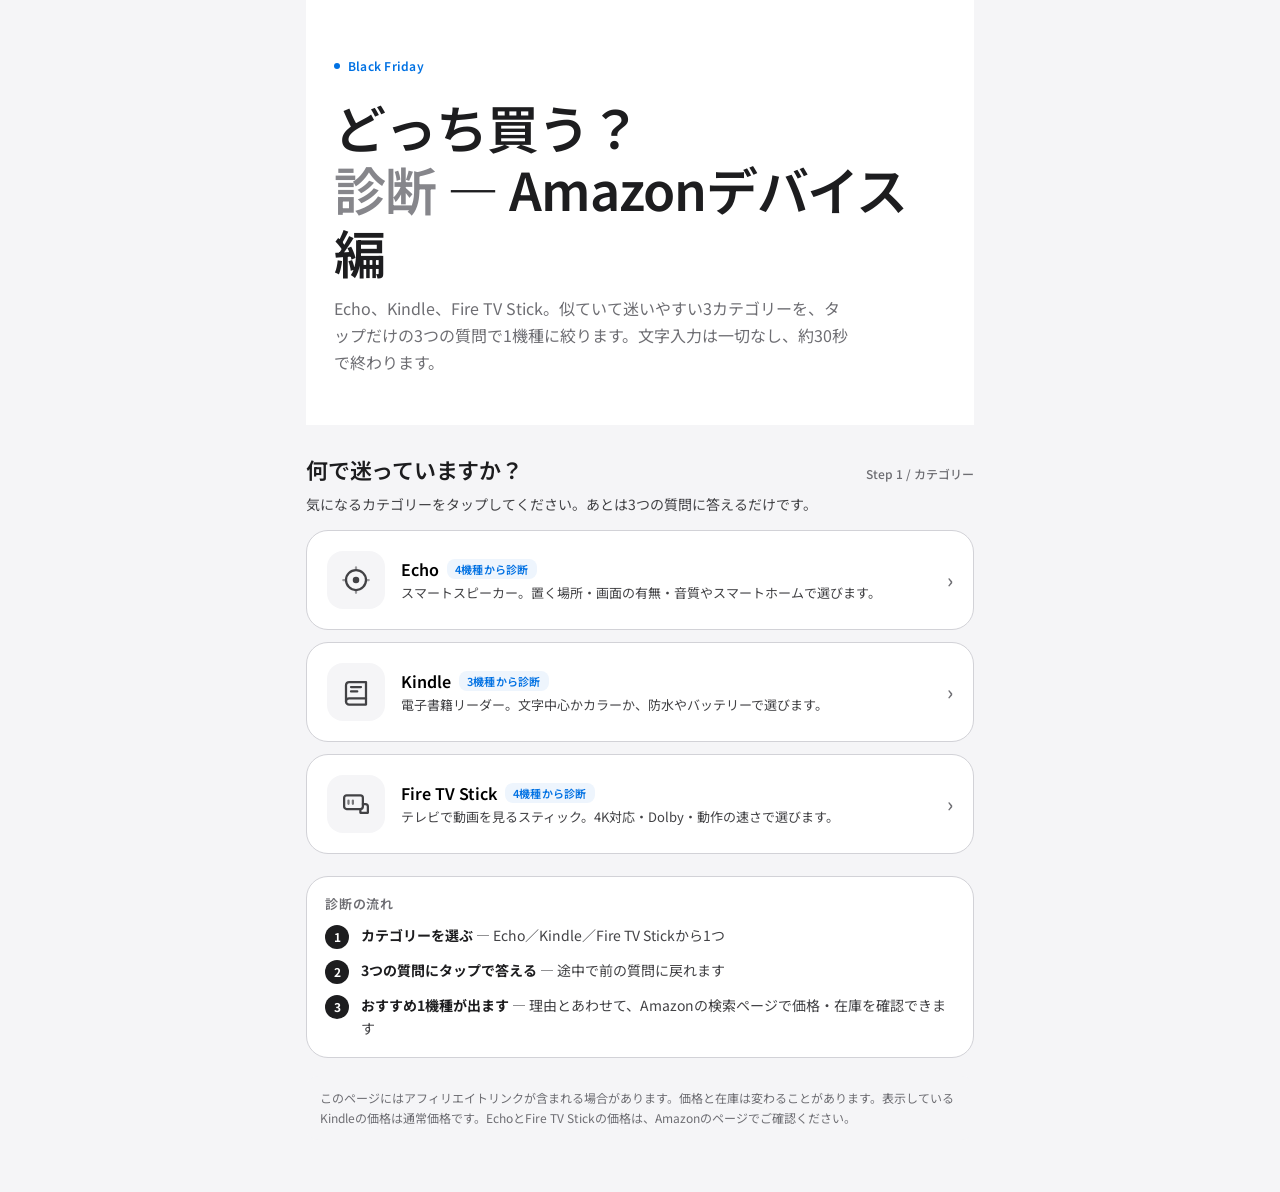
==== commit 87bca0b4: "Restyle to Apple-like: white hero, blue accent, pill CTAs" ====
--- a/shindan/index.html
+++ b/shindan/index.html
@@ -11,16 +11,16 @@
 <link href="https://fonts.googleapis.com/css2?family=Noto+Sans+JP:wght@400;500;700;800;900&display=swap" rel="stylesheet">
 <style>
   :root{
-    --bg:#f4f5f7;
+    --bg:#f5f5f7;
     --surface:#ffffff;
-    --surface-2:#eef0f3;
-    --ink:#131921;
-    --ink-2:#3d4754;
-    --ink-3:#6b7686;
-    --line:#e2e5ea;
-    --accent:#ff7a00;
+    --surface-2:#f5f5f7;
+    --ink:#1d1d1f;
+    --ink-2:#424245;
+    --ink-3:#6e6e73;
+    --line:#d2d2d7;
+    --accent:#0071e3;
     --accent-ink:#111111;
-    --accent-soft:#fff1e2;
+    --accent-soft:#eef5fd;
     --black:#131921;
     --black-2:#1e2a36;
     --yellow:#febd69;
@@ -29,18 +29,18 @@
     --radius-lg:22px;
     --radius-md:16px;
     --radius-sm:12px;
-    --shadow:0 10px 30px rgba(19,25,33,.08);
+    --shadow:0 2px 12px rgba(0,0,0,.05);
   }
   @media (prefers-color-scheme: dark){
     :root{
-      --bg:#0f1215;
-      --surface:#171b1f;
-      --surface-2:#1f2429;
-      --ink:#f2f4f7;
-      --ink-2:#c7ced8;
-      --ink-3:#9aa4b2;
-      --line:#2a3036;
-      --accent-soft:#2b2116;
+      --bg:#000000;
+      --surface:#1d1d1f;
+      --surface-2:#2c2c2e;
+      --ink:#f5f5f7;
+      --ink-2:#aeaeb2;
+      --ink-3:#86868b;
+      --line:#38383a;
+      --accent-soft:#12283f;
       --shadow:0 10px 30px rgba(0,0,0,.35);
     }
   }
@@ -60,19 +60,12 @@
 
   /* ---------- Hero ---------- */
   .hero{
-    background:var(--black);
-    color:#fff;
+    background:#ffffff;
+    color:#1d1d1f;
     margin:0 -16px;
-    padding:22px 20px 26px;
+    padding:40px 20px 36px;
     position:relative;
     overflow:hidden;
-  }
-  .hero::after{
-    content:"";
-    position:absolute; right:-50px; top:-50px;
-    width:190px; height:190px; border-radius:50%;
-    background:var(--yellow);
-    opacity:.14;
   }
   .hero-top{
     display:flex; align-items:center; justify-content:space-between; gap:12px;
@@ -80,25 +73,25 @@
   }
   .bf-badge{
     display:inline-flex; align-items:center; gap:8px;
-    background:var(--accent); color:#fff;
-    font-size:11px; font-weight:600; letter-spacing:.02em;
-    padding:6px 10px; border-radius:8px;
-  }
-  .bf-badge i{width:6px;height:6px;background:#fff;border-radius:50%;display:block}
+    background:transparent; color:var(--accent);
+    font-size:12px; font-weight:600; letter-spacing:.02em;
+    padding:0;
+  }
+  .bf-badge i{width:6px;height:6px;background:var(--accent);border-radius:50%;display:block}
   
   .hero h1{
-    font-size:36px; line-height:1.15; font-weight:600; letter-spacing:-.02em;
-    margin:16px 0 8px; position:relative; z-index:1;
-  }
-  .hero h1 span{color:var(--yellow)}
+    font-size:40px; line-height:1.2; font-weight:600; letter-spacing:-.02em;
+    margin:20px 0 12px; position:relative; z-index:1;
+  }
+  .hero h1 span{color:#86868b}
   .hero p{
-    margin:0; color:#dbe2ea; font-size:14px; line-height:1.7; max-width:520px;
+    margin:0; color:#6e6e73; font-size:16px; line-height:1.7; max-width:520px;
     position:relative; z-index:1;
   }
 
   /* Sections */
   .section-head{margin:26px 0 6px; display:flex; align-items:baseline; justify-content:space-between; gap:12px}
-  .section-head h2{font-size:20px; font-weight:600; letter-spacing:-.01em; margin:0}
+  .section-head h2{font-size:22px; font-weight:600; letter-spacing:-.01em; margin:0}
   .section-head span{font-size:12px; color:var(--ink-3); font-weight:500; white-space:nowrap}
   .section-sub{font-size:14px; color:var(--ink-2); margin:0 0 14px}
 
@@ -106,13 +99,13 @@
   .cat-list{display:grid; gap:12px}
   .cat-card{
     width:100%; text-align:left;
-    background:var(--surface); border:1.5px solid var(--line);
-    border-radius:var(--radius-lg); padding:18px;
+    background:var(--surface); border:1px solid var(--line);
+    border-radius:var(--radius-lg); padding:20px;
     display:flex; gap:16px; align-items:center;
     transition:border-color .15s, transform .15s, box-shadow .15s;
     min-height:92px;
   }
-  .cat-card:hover, .cat-card:focus-visible{border-color:var(--accent); box-shadow:var(--shadow); outline:none}
+  .cat-card:hover, .cat-card:focus-visible{border-color:var(--accent); outline:none}
   .cat-card:active{transform:scale(.99)}
   .cat-icon{
     flex:0 0 auto; width:58px; height:58px; border-radius:16px;
@@ -139,7 +132,7 @@
   .how ol{margin:0; padding:0; list-style:none; display:grid; gap:10px; counter-reset:step}
   .how li{display:flex; gap:12px; font-size:14px; color:var(--ink-2); align-items:flex-start}
   .how li b{
-    flex:0 0 auto; width:24px; height:24px; border-radius:50%; background:var(--black); color:#fff;
+    flex:0 0 auto; width:24px; height:24px; border-radius:50%; background:var(--ink); color:#fff;
     display:grid; place-items:center; font-size:12px; margin-top:1px;
   }
   @media (prefers-color-scheme: dark){ .how li b{background:var(--accent)} }
@@ -179,7 +172,7 @@
   .options{display:grid; gap:10px}
   .option-btn{
     width:100%; text-align:left; background:var(--surface);
-    border:1.5px solid var(--line); border-radius:16px; padding:16px 16px;
+    border:1px solid var(--line); border-radius:16px; padding:16px 16px;
     display:flex; gap:12px; align-items:center; min-height:60px;
     transition:border-color .15s, background .15s;
   }
@@ -202,7 +195,7 @@
   /* ---------- Result ---------- */
   .result-badge{
     display:inline-flex; align-items:center; gap:6px;
-    background:var(--green-soft); color:var(--green);
+    background:var(--accent-soft); color:var(--accent);
     font-size:12px; font-weight:600; padding:6px 12px; border-radius:8px; letter-spacing:.03em;
   }
   .result-card{
@@ -210,16 +203,15 @@
     overflow:hidden; margin-top:14px; box-shadow:var(--shadow);
   }
   .result-visual{
-    background:var(--black); color:#fff; padding:26px 20px 22px; position:relative; overflow:hidden;
-  }
-  .result-visual::after{content:""; position:absolute; right:-40px; bottom:-60px; width:170px; height:170px; border-radius:50%; background:var(--yellow); opacity:.13}
-  .result-visual .cat-name{font-size:12px; font-weight:600; letter-spacing:.02em; color:var(--yellow); margin:0 0 6px; position:relative; z-index:1}
-  .result-visual h2{font-size:28px; line-height:1.25; font-weight:600; margin:0; letter-spacing:-.01em; position:relative; z-index:1}
-  .result-visual p{margin:8px 0 0; color:#dbe2ea; font-size:14px; position:relative; z-index:1; line-height:1.6}
+    background:#f5f5f7; color:#1d1d1f; padding:32px 24px 28px; position:relative; overflow:hidden;
+  }
+  .result-visual .cat-name{font-size:12px; font-weight:600; letter-spacing:.02em; color:var(--accent); margin:0 0 6px; position:relative; z-index:1}
+  .result-visual h2{font-size:32px; line-height:1.25; font-weight:600; margin:0; letter-spacing:-.01em; position:relative; z-index:1}
+  .result-visual p{margin:8px 0 0; color:#6e6e73; font-size:15px; position:relative; z-index:1; line-height:1.6}
   .result-body{padding:20px}
   .chips{display:flex; flex-wrap:wrap; gap:8px; margin-bottom:18px}
   .chips span{font-size:12px; font-weight:600; background:var(--surface-2); border:1px solid var(--line); padding:6px 10px; border-radius:8px}
-  .why-box{background:var(--accent-soft); border-radius:16px; padding:16px}
+  .why-box{background:var(--surface-2); border-radius:16px; padding:16px}
   .why-box h3{margin:0 0 6px; font-size:13px; font-weight:600; letter-spacing:.04em; display:flex; align-items:center; gap:8px}
   .why-box p{margin:0; font-size:14px; line-height:1.75; color:var(--ink-2)}
   .why-box p strong{color:var(--ink)}
@@ -229,27 +221,25 @@
     padding:16px 2px; margin:18px 0;
   }
   .price-row small{font-size:11px; font-weight:600; letter-spacing:.02em; color:var(--ink-3); display:block}
-  .price-row strong{font-size:20px; font-weight:600}
+  .price-row strong{font-size:24px; font-weight:600; font-variant-numeric:tabular-nums}
   .price-row .price-note{font-size:12px; color:var(--ink-2); text-align:right; line-height:1.5; max-width:210px}
   .amazon-btn{
     display:flex; align-items:center; justify-content:center; gap:8px;
-    width:100%; min-height:56px; border-radius:16px;
+    width:100%; min-height:52px; border-radius:999px;
     background:var(--accent); color:#fff; text-decoration:none;
     font-size:16px; font-weight:600; letter-spacing:.01em;
-    box-shadow:0 8px 20px rgba(19,25,33,.16);
   }
   .amazon-btn:hover{filter:brightness(1.03)}
   .amazon-btn:focus-visible{outline:3px solid var(--accent); outline-offset:2px}
   .amazon-sub{font-size:12px; color:var(--ink-3); text-align:center; margin:8px 0 0; line-height:1.6}
   .result-actions{display:grid; gap:10px; margin-top:18px}
   .btn-primary{
-    width:100%; min-height:52px; border-radius:14px; border:0;
-    background:var(--black); color:#fff; font-size:15px; font-weight:600;
-  }
-  @media (prefers-color-scheme: dark){ .btn-primary{background:#fff; color:#111} }
+    width:100%; min-height:52px; border-radius:999px; border:0;
+    background:var(--accent); color:#fff; font-size:15px; font-weight:600;
+  }
   .btn-secondary{
-    width:100%; min-height:52px; border-radius:14px;
-    background:var(--surface); border:1.5px solid var(--line); color:var(--ink);
+    width:100%; min-height:48px; border-radius:999px;
+    background:transparent; border:0; color:var(--accent);
     font-size:14px; font-weight:600;
   }
   .answers-recap{margin-top:18px}
@@ -262,8 +252,8 @@
   footer{margin-top:28px; padding-top:16px; border-top:1px solid var(--line)}
   footer p{font-size:12px; color:var(--ink-3); line-height:1.7; margin:0 0 6px}
   @media (min-width:640px){
-    .hero{border-radius:0 0 24px 24px; margin:0; padding:28px 28px 30px}
-    .hero h1{font-size:42px}
+    .hero{border-radius:0; margin:0; padding:56px 28px 48px}
+    .hero h1{font-size:52px}
     .cat-list{grid-template-columns:1fr}
     .q-card{padding:26px 24px 22px}
   }
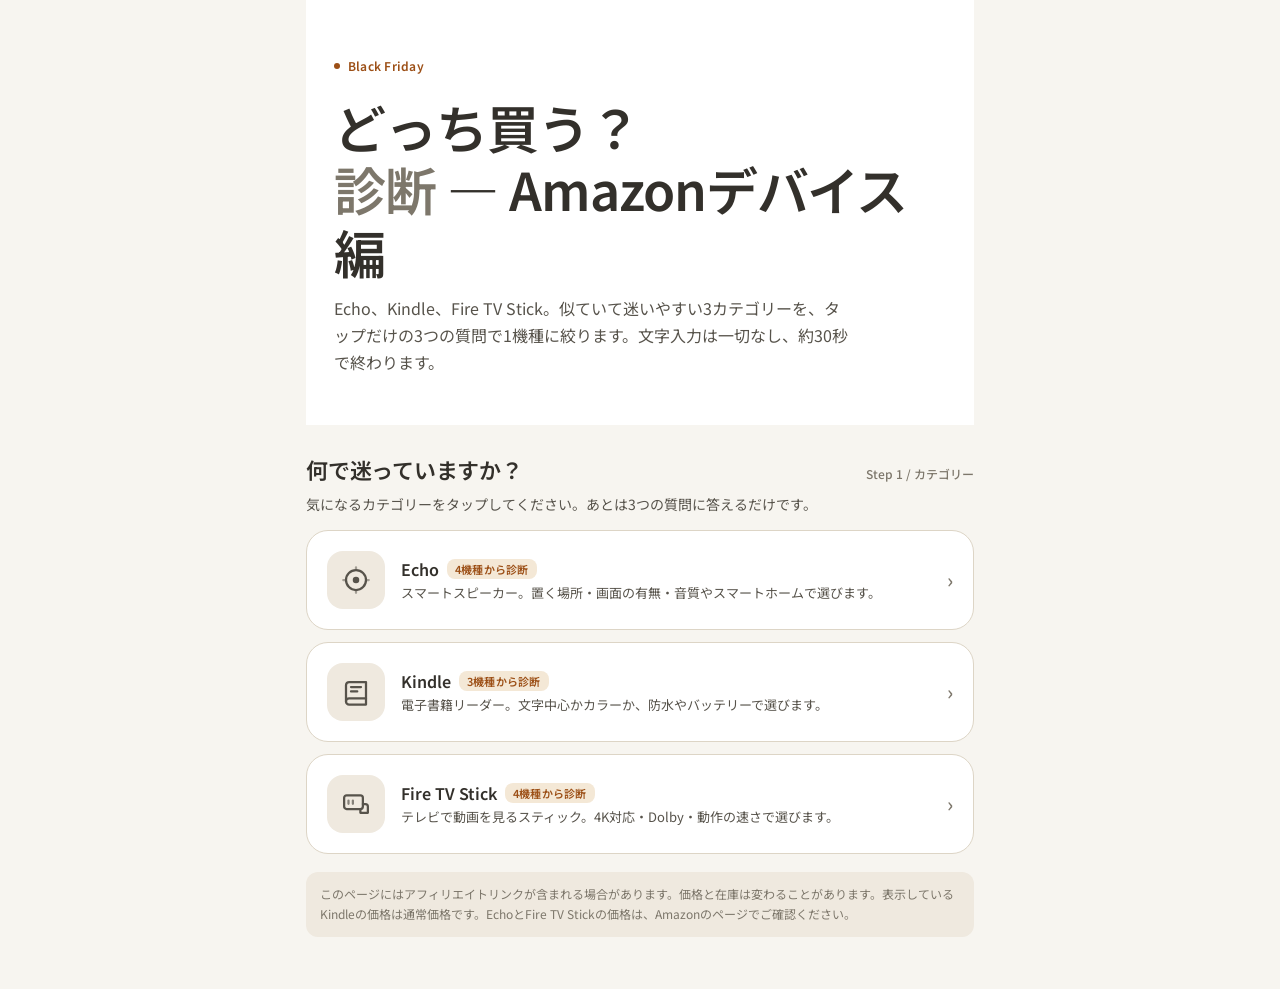
==== commit 5045dca3: "Light warm palette only, remove dark scheme and fine print" ====
--- a/shindan/index.html
+++ b/shindan/index.html
@@ -11,16 +11,16 @@
 <link href="https://fonts.googleapis.com/css2?family=Noto+Sans+JP:wght@400;500;700;800;900&display=swap" rel="stylesheet">
 <style>
   :root{
-    --bg:#f5f5f7;
+    --bg:#f7f5f0;
     --surface:#ffffff;
-    --surface-2:#f5f5f7;
-    --ink:#1d1d1f;
-    --ink-2:#424245;
-    --ink-3:#6e6e73;
-    --line:#d2d2d7;
-    --accent:#0071e3;
+    --surface-2:#efe9df;
+    --ink:#33302b;
+    --ink-2:#57534b;
+    --ink-3:#7d776b;
+    --line:#ddd5c6;
+    --accent:#9c4f16;
     --accent-ink:#111111;
-    --accent-soft:#eef5fd;
+    --accent-soft:#f4e8d6;
     --black:#131921;
     --black-2:#1e2a36;
     --yellow:#febd69;
@@ -29,21 +29,10 @@
     --radius-lg:22px;
     --radius-md:16px;
     --radius-sm:12px;
-    --shadow:0 2px 12px rgba(0,0,0,.05);
-  }
-  @media (prefers-color-scheme: dark){
-    :root{
-      --bg:#000000;
-      --surface:#1d1d1f;
-      --surface-2:#2c2c2e;
-      --ink:#f5f5f7;
-      --ink-2:#aeaeb2;
-      --ink-3:#86868b;
-      --line:#38383a;
-      --accent-soft:#12283f;
-      --shadow:0 10px 30px rgba(0,0,0,.35);
-    }
-  }
+    --shadow:0 2px 12px rgba(51,48,43,.06);
+    color-scheme:light;
+  }
+  
   *{box-sizing:border-box}
   html{scroll-behavior:smooth}
   body{
@@ -54,14 +43,14 @@
     line-height:1.65;
     -webkit-font-smoothing:antialiased;
   }
-  button{font-family:inherit; cursor:pointer}
+  button{font-family:inherit; cursor:pointer; color:inherit}
   a{color:inherit}
   .wrap{max-width:700px; margin:0 auto; padding:0 16px 40px}
 
   /* ---------- Hero ---------- */
   .hero{
     background:#ffffff;
-    color:#1d1d1f;
+    color:var(--ink);
     margin:0 -16px;
     padding:40px 20px 36px;
     position:relative;
@@ -83,9 +72,9 @@
     font-size:40px; line-height:1.2; font-weight:600; letter-spacing:-.02em;
     margin:20px 0 12px; position:relative; z-index:1;
   }
-  .hero h1 span{color:#86868b}
+  .hero h1 span{color:var(--ink-3)}
   .hero p{
-    margin:0; color:#6e6e73; font-size:16px; line-height:1.7; max-width:520px;
+    margin:0; color:var(--ink-2); font-size:16px; line-height:1.7; max-width:520px;
     position:relative; z-index:1;
   }
 
@@ -114,29 +103,22 @@
   .cat-icon.echo{background:var(--surface-2); color:var(--ink-2)}
   .cat-icon.kindle{background:var(--surface-2); color:var(--ink-2)}
   .cat-icon.fire{background:var(--surface-2); color:var(--ink-2)}
-  @media (prefers-color-scheme: dark){
-    .cat-icon.echo{background:#1f2429; color:#9aa4b2}
-    .cat-icon.kindle{background:#1f2429; color:#9aa4b2}
-    .cat-icon.fire{background:#1f2429; color:#9aa4b2}
-  }
+  
   .cat-body{flex:1; min-width:0}
-  .cat-body strong{font-size:16px; font-weight:600; display:flex; align-items:center; gap:8px; flex-wrap:wrap}
+  .cat-body strong{font-size:16px; font-weight:600; color:var(--ink); display:flex; align-items:center; gap:8px; flex-wrap:wrap}
   .cat-body strong em{font-style:normal; font-size:11px; font-weight:600; color:var(--accent); background:var(--accent-soft); padding:2px 8px; border-radius:8px; letter-spacing:.02em}
   .cat-body p{margin:2px 0 0; font-size:13px; color:var(--ink-2); line-height:1.55}
   .cat-arrow{flex:0 0 auto; color:var(--ink-3); font-size:20px; font-weight:500}
 
-  .how{
-    margin-top:22px; background:var(--surface); border:1px solid var(--line); border-radius:var(--radius-lg); padding:16px 18px;
-  }
-  .how h3{margin:0 0 10px; font-size:13px; font-weight:600; letter-spacing:.06em; color:var(--ink-3)}
-  .how ol{margin:0; padding:0; list-style:none; display:grid; gap:10px; counter-reset:step}
-  .how li{display:flex; gap:12px; font-size:14px; color:var(--ink-2); align-items:flex-start}
-  .how li b{
-    flex:0 0 auto; width:24px; height:24px; border-radius:50%; background:var(--ink); color:#fff;
-    display:grid; place-items:center; font-size:12px; margin-top:1px;
-  }
-  @media (prefers-color-scheme: dark){ .how li b{background:var(--accent)} }
-  .how li strong{color:var(--ink)}
+  
+  
+  
+  
+  
+  
+  
+
+  
 
   .disclaimer{
     margin-top:18px; font-size:12px; line-height:1.7; color:var(--ink-3);
@@ -168,7 +150,7 @@
   }
   .q-label{font-size:11px; font-weight:600; letter-spacing:.02em; color:var(--accent); margin:0 0 6px}
   .q-title{font-size:20px; font-weight:600; line-height:1.4; margin:0 0 4px; letter-spacing:-.01em}
-  .q-hint{font-size:13px; color:var(--ink-3); margin:0 0 16px}
+  
   .options{display:grid; gap:10px}
   .option-btn{
     width:100%; text-align:left; background:var(--surface);
@@ -188,7 +170,7 @@
   .option-btn.selected .dot{border-color:var(--accent)}
   .option-btn.selected .dot::after{background:var(--accent)}
   .option-text{flex:1}
-  .option-text strong{font-size:15px; font-weight:600; display:block; line-height:1.4}
+  .option-text strong{font-size:15px; font-weight:600; display:block; line-height:1.4; color:var(--ink)}
   .option-text span{font-size:13px; color:var(--ink-2); display:block; margin-top:1px; line-height:1.5}
   .option-arrow{color:var(--ink-3); font-weight:500}
 
@@ -203,11 +185,11 @@
     overflow:hidden; margin-top:14px; box-shadow:var(--shadow);
   }
   .result-visual{
-    background:#f5f5f7; color:#1d1d1f; padding:32px 24px 28px; position:relative; overflow:hidden;
+    background:var(--surface-2); color:var(--ink); padding:32px 24px 28px; position:relative; overflow:hidden;
   }
   .result-visual .cat-name{font-size:12px; font-weight:600; letter-spacing:.02em; color:var(--accent); margin:0 0 6px; position:relative; z-index:1}
   .result-visual h2{font-size:32px; line-height:1.25; font-weight:600; margin:0; letter-spacing:-.01em; position:relative; z-index:1}
-  .result-visual p{margin:8px 0 0; color:#6e6e73; font-size:15px; position:relative; z-index:1; line-height:1.6}
+  .result-visual p{margin:8px 0 0; color:var(--ink-2); font-size:15px; position:relative; z-index:1; line-height:1.6}
   .result-body{padding:20px}
   .chips{display:flex; flex-wrap:wrap; gap:8px; margin-bottom:18px}
   .chips span{font-size:12px; font-weight:600; background:var(--surface-2); border:1px solid var(--line); padding:6px 10px; border-radius:8px}
@@ -222,7 +204,7 @@
   }
   .price-row small{font-size:11px; font-weight:600; letter-spacing:.02em; color:var(--ink-3); display:block}
   .price-row strong{font-size:24px; font-weight:600; font-variant-numeric:tabular-nums}
-  .price-row .price-note{font-size:12px; color:var(--ink-2); text-align:right; line-height:1.5; max-width:210px}
+  
   .amazon-btn{
     display:flex; align-items:center; justify-content:center; gap:8px;
     width:100%; min-height:52px; border-radius:999px;
@@ -231,7 +213,7 @@
   }
   .amazon-btn:hover{filter:brightness(1.03)}
   .amazon-btn:focus-visible{outline:3px solid var(--accent); outline-offset:2px}
-  .amazon-sub{font-size:12px; color:var(--ink-3); text-align:center; margin:8px 0 0; line-height:1.6}
+  
   .result-actions{display:grid; gap:10px; margin-top:18px}
   .btn-primary{
     width:100%; min-height:52px; border-radius:999px; border:0;
@@ -246,8 +228,8 @@
   .answers-recap h3{font-size:12px; letter-spacing:.02em; color:var(--ink-3); font-weight:600; margin:0 0 8px}
   .answers-recap ul{list-style:none; margin:0; padding:0; display:grid; gap:8px}
   .answers-recap li{font-size:13px; background:var(--surface); border:1px solid var(--line); border-radius:12px; padding:10px 12px; display:flex; justify-content:space-between; gap:12px}
-  .answers-recap li span{color:var(--ink-3); flex:0 0 auto}
-  .answers-recap li b{text-align:right}
+  .answers-recap li span{color:var(--ink-3); flex:1; min-width:0}
+  .answers-recap li b{text-align:right; flex:0 0 auto}
 
   footer{margin-top:28px; padding-top:16px; border-top:1px solid var(--line)}
   footer p{font-size:12px; color:var(--ink-3); line-height:1.7; margin:0 0 6px}
@@ -318,14 +300,7 @@
       </button>
     </div>
 
-    <div class="how">
-      <h3>診断の流れ</h3>
-      <ol>
-        <li><b>1</b><span><strong>カテゴリーを選ぶ</strong> — Echo／Kindle／Fire TV Stickから1つ</span></li>
-        <li><b>2</b><span><strong>3つの質問にタップで答える</strong> — 途中で前の質問に戻れます</span></li>
-        <li><b>3</b><span><strong>おすすめ1機種が出ます</strong> — 理由とあわせて、Amazonの検索ページで価格・在庫を確認できます</span></li>
-      </ol>
-    </div>
+    
 
     <p class="disclaimer">このページにはアフィリエイトリンクが含まれる場合があります。価格と在庫は変わることがあります。表示しているKindleの価格は通常価格です。EchoとFire TV Stickの価格は、Amazonのページでご確認ください。</p>
   </section>
@@ -342,10 +317,10 @@
     <div class="q-card">
       <p class="q-label" id="qLabel">Question 1</p>
       <h2 class="q-title" id="qTitle"></h2>
-      <p class="q-hint" id="qHint"></p>
+      
       <div class="options" id="options"></div>
     </div>
-    <p class="disclaimer" style="margin-top:14px">このページにはアフィリエイトリンクが含まれる場合があります。価格と在庫は変わることがあります。</p>
+    
   </section>
 
   <!-- ================= RESULT ================= -->
@@ -373,14 +348,14 @@
             <small id="rPriceLabel">通常価格</small>
             <strong id="rPrice"></strong>
           </div>
-          <p class="price-note" id="rPriceNote"></p>
+          
         </div>
 
         <a class="amazon-btn" id="rAmazon" href="#" target="_blank" rel="noopener noreferrer">
           Amazon.co.jpでこの機種を見る
           <svg width="18" height="18" viewBox="0 0 24 24" fill="none" stroke="currentColor" stroke-width="2.4" stroke-linecap="round" stroke-linejoin="round" aria-hidden="true"><path d="M7 17L17 7M9 7h8v8"/></svg>
         </a>
-        <p class="amazon-sub">Amazon.co.jpの検索結果ページが開きます。セール価格は11月27日0時から表示されます。</p>
+        
 
         <div class="result-actions">
           <button class="btn-primary" id="restartBtn" type="button">もう一度診断する</button>
@@ -641,7 +616,7 @@
     document.getElementById("progressBar").style.width = Math.round(((state.step + 1) / data.questions.length) * 100) + "%";
     document.getElementById("qLabel").textContent = "Question " + (state.step + 1) + " — " + data.label.toUpperCase();
     document.getElementById("qTitle").textContent = q.title;
-    document.getElementById("qHint").textContent = q.hint || "";
+    
 
     var backBtn = document.getElementById("backBtn");
     backBtn.textContent = state.step === 0 ? "← カテゴリーに戻る" : "← 前の質問に戻る";
@@ -720,16 +695,16 @@
 
     var priceEl = document.getElementById("rPrice");
     var priceLabel = document.getElementById("rPriceLabel");
-    var priceNote = document.getElementById("rPriceNote");
+    
     if (r.price){
       priceLabel.textContent = "通常価格";
       priceEl.textContent = r.price;
-      priceNote.textContent = "セール価格は11月27日から表示されます。";
+      
     } else {
       priceLabel.textContent = "価格について";
       priceEl.textContent = "Amazonで確認";
       priceEl.style.fontSize = "18px";
-      priceNote.textContent = "価格はAmazonのページで確認してください。セール価格は11月27日から表示されます。";
+      
     }
     if (r.price){ priceEl.style.fontSize = ""; }
 
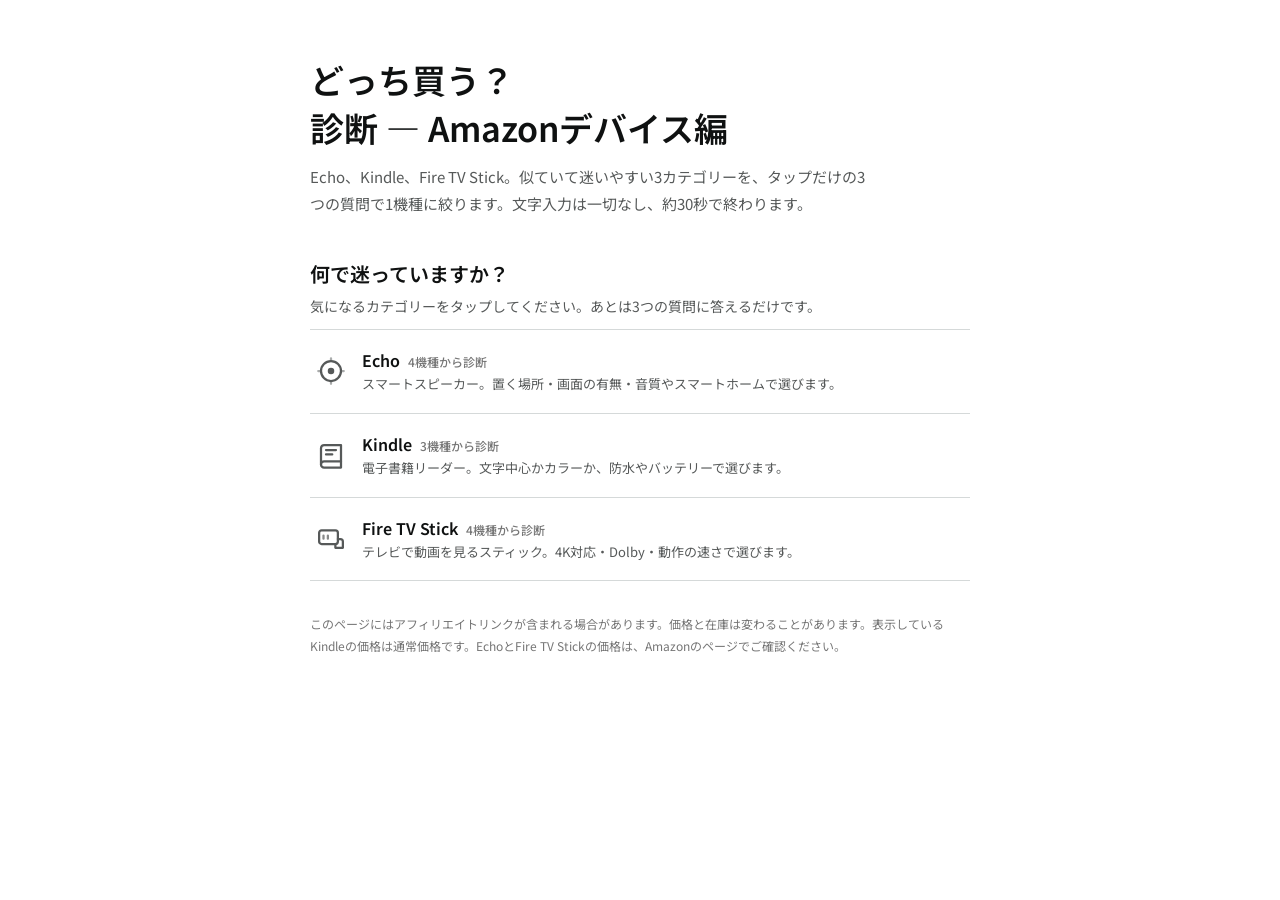
==== commit c1b2fbda: "Rebuild layout per design guideline: flat, Amazon-derived, no cards" ====
--- a/shindan/index.html
+++ b/shindan/index.html
@@ -11,28 +11,18 @@
 <link href="https://fonts.googleapis.com/css2?family=Noto+Sans+JP:wght@400;500;700;800;900&display=swap" rel="stylesheet">
 <style>
   :root{
-    --bg:#f7f5f0;
+    --bg:#ffffff;
     --surface:#ffffff;
-    --surface-2:#efe9df;
-    --ink:#33302b;
-    --ink-2:#57534b;
-    --ink-3:#7d776b;
-    --line:#ddd5c6;
-    --accent:#9c4f16;
-    --accent-ink:#111111;
-    --accent-soft:#f4e8d6;
-    --black:#131921;
-    --black-2:#1e2a36;
-    --yellow:#febd69;
-    --green:#067d62;
-    --green-soft:#e6f4f0;
-    --radius-lg:22px;
-    --radius-md:16px;
-    --radius-sm:12px;
-    --shadow:0 2px 12px rgba(51,48,43,.06);
+    --hover:#f0f2f2;
+    --ink:#0f1111;
+    --ink-2:#565959;
+    --ink-3:#767676;
+    --line:#d5d9d9;
+    --accent:#ff9900;
+    --buy:#ffd814;
+    --buy-hover:#f7ca00;
     color-scheme:light;
   }
-  
   *{box-sizing:border-box}
   html{scroll-behavior:smooth}
   body{
@@ -40,89 +30,48 @@
     font-family:"Noto Sans JP", "Hiragino Kaku Gothic ProN","Hiragino Sans", system-ui, -apple-system, sans-serif;
     background:var(--bg);
     color:var(--ink);
-    line-height:1.65;
+    line-height:1.7;
     -webkit-font-smoothing:antialiased;
   }
   button{font-family:inherit; cursor:pointer; color:inherit}
   a{color:inherit}
-  .wrap{max-width:700px; margin:0 auto; padding:0 16px 40px}
+  .wrap{max-width:700px; margin:0 auto; padding:0 20px 48px}
 
   /* ---------- Hero ---------- */
-  .hero{
-    background:#ffffff;
-    color:var(--ink);
-    margin:0 -16px;
-    padding:40px 20px 36px;
-    position:relative;
-    overflow:hidden;
-  }
-  .hero-top{
-    display:flex; align-items:center; justify-content:space-between; gap:12px;
-    position:relative; z-index:1;
-  }
-  .bf-badge{
-    display:inline-flex; align-items:center; gap:8px;
-    background:transparent; color:var(--accent);
-    font-size:12px; font-weight:600; letter-spacing:.02em;
-    padding:0;
-  }
-  .bf-badge i{width:6px;height:6px;background:var(--accent);border-radius:50%;display:block}
-  
+  .hero{padding:40px 0 4px}
   .hero h1{
-    font-size:40px; line-height:1.2; font-weight:600; letter-spacing:-.02em;
-    margin:20px 0 12px; position:relative; z-index:1;
-  }
-  .hero h1 span{color:var(--ink-3)}
-  .hero p{
-    margin:0; color:var(--ink-2); font-size:16px; line-height:1.7; max-width:520px;
-    position:relative; z-index:1;
-  }
+    font-size:30px; line-height:1.4; font-weight:600;
+    margin:0 0 12px;
+  }
+  .hero p{margin:0; color:var(--ink-2); font-size:15px; line-height:1.8; max-width:560px}
 
   /* Sections */
-  .section-head{margin:26px 0 6px; display:flex; align-items:baseline; justify-content:space-between; gap:12px}
-  .section-head h2{font-size:22px; font-weight:600; letter-spacing:-.01em; margin:0}
-  .section-head span{font-size:12px; color:var(--ink-3); font-weight:500; white-space:nowrap}
-  .section-sub{font-size:14px; color:var(--ink-2); margin:0 0 14px}
-
-  /* Category cards */
-  .cat-list{display:grid; gap:12px}
+  .section-head{margin:36px 0 4px}
+  .section-head h2{font-size:20px; font-weight:600; margin:0}
+  .section-sub{font-size:14px; color:var(--ink-2); margin:0 0 10px}
+
+  /* Category rows */
+  .cat-list{border-top:1px solid var(--line)}
   .cat-card{
     width:100%; text-align:left;
-    background:var(--surface); border:1px solid var(--line);
-    border-radius:var(--radius-lg); padding:20px;
-    display:flex; gap:16px; align-items:center;
-    transition:border-color .15s, transform .15s, box-shadow .15s;
-    min-height:92px;
-  }
-  .cat-card:hover, .cat-card:focus-visible{border-color:var(--accent); outline:none}
-  .cat-card:active{transform:scale(.99)}
+    background:none; border:0; border-bottom:1px solid var(--line); border-radius:0;
+    padding:18px 4px;
+    display:flex; gap:14px; align-items:center;
+    transition:background .15s;
+  }
+  .cat-card:hover, .cat-card:focus-visible{background:var(--hover); outline:none}
   .cat-icon{
-    flex:0 0 auto; width:58px; height:58px; border-radius:16px;
-    display:grid; place-items:center;
-  }
-  .cat-icon.echo{background:var(--surface-2); color:var(--ink-2)}
-  .cat-icon.kindle{background:var(--surface-2); color:var(--ink-2)}
-  .cat-icon.fire{background:var(--surface-2); color:var(--ink-2)}
-  
+    flex:0 0 auto; width:34px; height:34px;
+    display:grid; place-items:center; color:var(--ink-2);
+  }
   .cat-body{flex:1; min-width:0}
-  .cat-body strong{font-size:16px; font-weight:600; color:var(--ink); display:flex; align-items:center; gap:8px; flex-wrap:wrap}
-  .cat-body strong em{font-style:normal; font-size:11px; font-weight:600; color:var(--accent); background:var(--accent-soft); padding:2px 8px; border-radius:8px; letter-spacing:.02em}
-  .cat-body p{margin:2px 0 0; font-size:13px; color:var(--ink-2); line-height:1.55}
-  .cat-arrow{flex:0 0 auto; color:var(--ink-3); font-size:20px; font-weight:500}
-
-  
-  
-  
-  
-  
-  
-  
-
-  
+  .cat-body strong{font-size:16px; font-weight:600; color:var(--ink); display:flex; align-items:baseline; gap:8px; flex-wrap:wrap}
+  .cat-body strong em{font-style:normal; font-size:12px; font-weight:500; color:var(--ink-3)}
+  .cat-body p{margin:2px 0 0; font-size:13px; color:var(--ink-2); line-height:1.6}
+  .cat-arrow{display:none}
 
   .disclaimer{
-    margin-top:18px; font-size:12px; line-height:1.7; color:var(--ink-3);
-    background:var(--surface-2); border-radius:12px; padding:12px 14px;
+    margin-top:32px; font-size:12px; line-height:1.8; color:var(--ink-3);
   }
 
   /* ---------- Quiz ---------- */
@@ -131,116 +80,84 @@
   @keyframes fadeIn{from{opacity:0; transform:translateY(6px)} to{opacity:1; transform:none}}
   @media (prefers-reduced-motion: reduce){ .view.active{animation:none} }
 
-  .quiz-top{margin-top:20px}
+  .quiz-top{margin-top:24px}
   .back-btn{
     display:inline-flex; align-items:center; gap:6px;
-    background:var(--surface); border:1px solid var(--line); color:var(--ink-2);
-    font-size:13px; font-weight:500; padding:8px 14px; border-radius:10px; min-height:40px;
-  }
-  .back-btn:hover{border-color:var(--ink-3)}
-  .progress-wrap{margin:16px 0 6px}
-  .progress-meta{display:flex; justify-content:space-between; font-size:12px; font-weight:600; color:var(--ink-3); letter-spacing:.04em}
-  .progress-meta b{color:var(--accent)}
-  .progress{height:8px; background:var(--surface-2); border-radius:999px; overflow:hidden; margin-top:7px; border:1px solid var(--line)}
+    background:none; border:0; color:var(--ink-2);
+    font-size:14px; font-weight:500; padding:8px 0; min-height:40px;
+  }
+  .progress-wrap{margin:16px 0 0}
+  .progress-meta{display:flex; justify-content:space-between; font-size:13px; font-weight:500; color:var(--ink-2)}
+  .progress-meta b{color:var(--ink); font-weight:600}
+  .progress{height:6px; background:#eaeded; border-radius:999px; overflow:hidden; margin-top:8px}
   .progress i{display:block; height:100%; background:var(--accent); border-radius:999px; transition:width .3s ease}
 
-  .q-card{
-    background:var(--surface); border:1px solid var(--line); border-radius:24px;
-    padding:22px 18px 18px; margin-top:14px; box-shadow:var(--shadow);
-  }
-  .q-label{font-size:11px; font-weight:600; letter-spacing:.02em; color:var(--accent); margin:0 0 6px}
-  .q-title{font-size:20px; font-weight:600; line-height:1.4; margin:0 0 4px; letter-spacing:-.01em}
-  
-  .options{display:grid; gap:10px}
+  .q-card{margin-top:28px}
+  .q-title{font-size:22px; font-weight:600; line-height:1.5; margin:0 0 18px}
+  .options{border-top:1px solid var(--line)}
   .option-btn{
-    width:100%; text-align:left; background:var(--surface);
-    border:1px solid var(--line); border-radius:16px; padding:16px 16px;
-    display:flex; gap:12px; align-items:center; min-height:60px;
-    transition:border-color .15s, background .15s;
-  }
-  .option-btn:hover, .option-btn:focus-visible{border-color:var(--accent); background:var(--accent-soft); outline:none}
-  .option-btn:active{transform:scale(.99)}
-  .option-btn .dot{
-    flex:0 0 auto; width:22px; height:22px; border-radius:50%; border:2px solid var(--line); background:var(--surface);
-    display:grid; place-items:center;
-  }
-  .option-btn:hover .dot{border-color:var(--accent)}
-  .option-btn .dot::after{content:""; width:10px; height:10px; border-radius:50%; background:transparent}
-  .option-btn.selected{border-color:var(--accent); background:var(--accent-soft)}
-  .option-btn.selected .dot{border-color:var(--accent)}
-  .option-btn.selected .dot::after{background:var(--accent)}
-  .option-text{flex:1}
-  .option-text strong{font-size:15px; font-weight:600; display:block; line-height:1.4; color:var(--ink)}
-  .option-text span{font-size:13px; color:var(--ink-2); display:block; margin-top:1px; line-height:1.5}
-  .option-arrow{color:var(--ink-3); font-weight:500}
+    width:100%; text-align:left; background:none;
+    border:0; border-bottom:1px solid var(--line); border-radius:0; padding:16px 4px;
+    display:block;
+    transition:background .15s;
+  }
+  .option-btn:hover, .option-btn:focus-visible{background:var(--hover); outline:none}
+  .option-btn.selected{background:var(--hover)}
+  .option-text strong{font-size:15px; font-weight:500; display:block; line-height:1.5; color:var(--ink)}
+  .option-text span{font-size:13px; color:var(--ink-2); display:block; margin-top:2px; line-height:1.6}
 
   /* ---------- Result ---------- */
-  .result-badge{
-    display:inline-flex; align-items:center; gap:6px;
-    background:var(--accent-soft); color:var(--accent);
-    font-size:12px; font-weight:600; padding:6px 12px; border-radius:8px; letter-spacing:.03em;
-  }
-  .result-card{
-    background:var(--surface); border:1px solid var(--line); border-radius:26px;
-    overflow:hidden; margin-top:14px; box-shadow:var(--shadow);
-  }
-  .result-visual{
-    background:var(--surface-2); color:var(--ink); padding:32px 24px 28px; position:relative; overflow:hidden;
-  }
-  .result-visual .cat-name{font-size:12px; font-weight:600; letter-spacing:.02em; color:var(--accent); margin:0 0 6px; position:relative; z-index:1}
-  .result-visual h2{font-size:32px; line-height:1.25; font-weight:600; margin:0; letter-spacing:-.01em; position:relative; z-index:1}
-  .result-visual p{margin:8px 0 0; color:var(--ink-2); font-size:15px; position:relative; z-index:1; line-height:1.6}
-  .result-body{padding:20px}
-  .chips{display:flex; flex-wrap:wrap; gap:8px; margin-bottom:18px}
-  .chips span{font-size:12px; font-weight:600; background:var(--surface-2); border:1px solid var(--line); padding:6px 10px; border-radius:8px}
-  .why-box{background:var(--surface-2); border-radius:16px; padding:16px}
-  .why-box h3{margin:0 0 6px; font-size:13px; font-weight:600; letter-spacing:.04em; display:flex; align-items:center; gap:8px}
-  .why-box p{margin:0; font-size:14px; line-height:1.75; color:var(--ink-2)}
-  .why-box p strong{color:var(--ink)}
+  .result-card{margin-top:4px}
+  .result-visual{padding:28px 0 20px; border-bottom:1px solid var(--line)}
+  .result-visual .cat-name{font-size:13px; font-weight:500; color:var(--ink-2); margin:0 0 4px}
+  .result-visual h2{font-size:30px; line-height:1.35; font-weight:600; margin:0}
+  .result-visual p{margin:6px 0 0; color:var(--ink-2); font-size:15px; line-height:1.7}
+  .result-body{padding:20px 0 0}
+  .chips{margin-bottom:22px; font-size:13px; color:var(--ink-2)}
+  .chips span:not(:last-child)::after{content:" ・"; color:var(--ink-3)}
+  .why-box{margin-bottom:26px}
+  .why-box h3{margin:0 0 6px; font-size:14px; font-weight:600}
+  .why-box p{margin:0; font-size:15px; line-height:1.85; color:var(--ink)}
+  .why-box p strong{font-weight:600}
   .price-row{
     display:flex; align-items:center; justify-content:space-between; gap:14px;
-    border-top:1px dashed var(--line); border-bottom:1px dashed var(--line);
-    padding:16px 2px; margin:18px 0;
-  }
-  .price-row small{font-size:11px; font-weight:600; letter-spacing:.02em; color:var(--ink-3); display:block}
-  .price-row strong{font-size:24px; font-weight:600; font-variant-numeric:tabular-nums}
-  
+    margin:0 0 22px;
+  }
+  .price-row small{font-size:12px; color:var(--ink-3); display:block}
+  .price-row strong{font-size:26px; font-weight:600; font-variant-numeric:tabular-nums}
   .amazon-btn{
     display:flex; align-items:center; justify-content:center; gap:8px;
-    width:100%; min-height:52px; border-radius:999px;
-    background:var(--accent); color:#fff; text-decoration:none;
-    font-size:16px; font-weight:600; letter-spacing:.01em;
-  }
-  .amazon-btn:hover{filter:brightness(1.03)}
-  .amazon-btn:focus-visible{outline:3px solid var(--accent); outline-offset:2px}
-  
-  .result-actions{display:grid; gap:10px; margin-top:18px}
+    width:100%; min-height:50px; border-radius:999px;
+    background:var(--buy); color:#0f1111; text-decoration:none;
+    font-size:15px; font-weight:500;
+  }
+  .amazon-btn:hover{background:var(--buy-hover)}
+  .amazon-btn:focus-visible{outline:2px solid var(--ink); outline-offset:2px}
+  .result-actions{display:flex; gap:24px; align-items:center; margin-top:26px; flex-wrap:wrap}
   .btn-primary{
-    width:100%; min-height:52px; border-radius:999px; border:0;
-    background:var(--accent); color:#fff; font-size:15px; font-weight:600;
+    min-height:46px; padding:0 22px; border-radius:999px;
+    background:var(--surface); border:1px solid var(--line); color:var(--ink);
+    font-size:14px; font-weight:500;
   }
   .btn-secondary{
-    width:100%; min-height:48px; border-radius:999px;
-    background:transparent; border:0; color:var(--accent);
-    font-size:14px; font-weight:600;
-  }
-  .answers-recap{margin-top:18px}
-  .answers-recap h3{font-size:12px; letter-spacing:.02em; color:var(--ink-3); font-weight:600; margin:0 0 8px}
-  .answers-recap ul{list-style:none; margin:0; padding:0; display:grid; gap:8px}
-  .answers-recap li{font-size:13px; background:var(--surface); border:1px solid var(--line); border-radius:12px; padding:10px 12px; display:flex; justify-content:space-between; gap:12px}
-  .answers-recap li span{color:var(--ink-3); flex:1; min-width:0}
-  .answers-recap li b{text-align:right; flex:0 0 auto}
-
-  footer{margin-top:28px; padding-top:16px; border-top:1px solid var(--line)}
-  footer p{font-size:12px; color:var(--ink-3); line-height:1.7; margin:0 0 6px}
+    min-height:46px; padding:0;
+    background:none; border:0; color:var(--ink-2);
+    font-size:14px; font-weight:500; text-decoration:underline; text-underline-offset:3px;
+  }
+  .answers-recap{margin-top:36px}
+  .answers-recap h3{font-size:13px; color:var(--ink-3); font-weight:600; margin:0 0 4px}
+  .answers-recap ul{list-style:none; margin:0; padding:0; border-top:1px solid var(--line)}
+  .answers-recap li{font-size:13px; border-bottom:1px solid var(--line); padding:10px 4px; display:flex; justify-content:space-between; gap:12px}
+  .answers-recap li span{color:var(--ink-2); flex:1; min-width:0}
+  .answers-recap li b{text-align:right; flex:0 0 auto; font-weight:500}
+
+  footer{margin-top:44px; padding-top:16px; border-top:1px solid var(--line)}
+  footer p{font-size:12px; color:var(--ink-3); line-height:1.8; margin:0 0 6px}
   @media (min-width:640px){
-    .hero{border-radius:0; margin:0; padding:56px 28px 48px}
-    .hero h1{font-size:52px}
-    .cat-list{grid-template-columns:1fr}
-    .q-card{padding:26px 24px 22px}
-  }
-
-  #rName::before{content:""; display:inline-block; width:12px; height:12px; border-radius:4px; background:var(--accent); margin-right:12px}
+    .hero{padding-top:56px}
+    .hero h1{font-size:34px}
+    .result-visual h2{font-size:34px}
+  }
 </style>
 </head>
 <body>
@@ -249,9 +166,6 @@
   <!-- ================= HOME ================= -->
   <section id="view-home" class="view active" aria-label="カテゴリー選択">
     <header class="hero">
-      <div class="hero-top">
-        <span class="bf-badge"><i></i> Black Friday</span>
-      </div>
       <h1>どっち買う？<br><span>診断</span> — Amazonデバイス編</h1>
       <p>Echo、Kindle、Fire TV Stick。似ていて迷いやすい3カテゴリーを、タップだけの3つの質問で1機種に絞ります。文字入力は一切なし、約30秒で終わります。</p>
       
@@ -261,7 +175,7 @@
 
     <div class="section-head">
       <h2>何で迷っていますか？</h2>
-      <span>Step 1 / カテゴリー</span>
+      
     </div>
     <p class="section-sub">気になるカテゴリーをタップしてください。あとは3つの質問に答えるだけです。</p>
 
@@ -315,7 +229,7 @@
       </div>
     </div>
     <div class="q-card">
-      <p class="q-label" id="qLabel">Question 1</p>
+      
       <h2 class="q-title" id="qTitle"></h2>
       
       <div class="options" id="options"></div>
@@ -325,9 +239,6 @@
 
   <!-- ================= RESULT ================= -->
   <section id="view-result" class="view" aria-label="診断結果">
-    <div style="margin-top:20px">
-      <span class="result-badge">✓ 診断結果 — あなたにおすすめはこれです</span>
-    </div>
 
     <article class="result-card">
       <div class="result-visual">
@@ -339,7 +250,7 @@
         <div class="chips" id="rChips"></div>
 
         <div class="why-box">
-          <h3><svg width="16" height="16" viewBox="0 0 24 24" fill="none" stroke="currentColor" stroke-width="1.5" stroke-linecap="round" stroke-linejoin="round" aria-hidden="true" style="vertical-align:-2px"><path d="M15 14c.2-1 .7-1.7 1.5-2.5 1-.9 1.5-2.2 1.5-3.5A6 6 0 0 0 6 8c0 1 .2 2.2 1.5 3.5.7.7 1.3 1.5 1.5 2.5"/><path d="M9 18h6"/><path d="M10 22h4"/></svg> なぜこれがおすすめか</h3>
+          <h3>なぜこれがおすすめか</h3>
           <p id="rWhy"></p>
         </div>
 
@@ -614,7 +525,6 @@
     document.getElementById("progressLabel").textContent = "質問 " + (state.step + 1) + " / " + data.questions.length;
     document.getElementById("progressCat").textContent = data.label;
     document.getElementById("progressBar").style.width = Math.round(((state.step + 1) / data.questions.length) * 100) + "%";
-    document.getElementById("qLabel").textContent = "Question " + (state.step + 1) + " — " + data.label.toUpperCase();
     document.getElementById("qTitle").textContent = q.title;
     
 
@@ -628,9 +538,7 @@
       btn.type = "button";
       btn.className = "option-btn";
       btn.setAttribute("aria-label", opt.label);
-      btn.innerHTML = '<span class="dot" aria-hidden="true"></span>' +
-        '<span class="option-text"><strong></strong><span></span></span>' +
-        '<span class="option-arrow" aria-hidden="true">›</span>';
+      btn.innerHTML = '<span class="option-text"><strong></strong><span></span></span>';
       btn.querySelector(".option-text strong").textContent = opt.label;
       btn.querySelector(".option-text span").textContent = opt.desc || "";
       btn.addEventListener("click", function(){
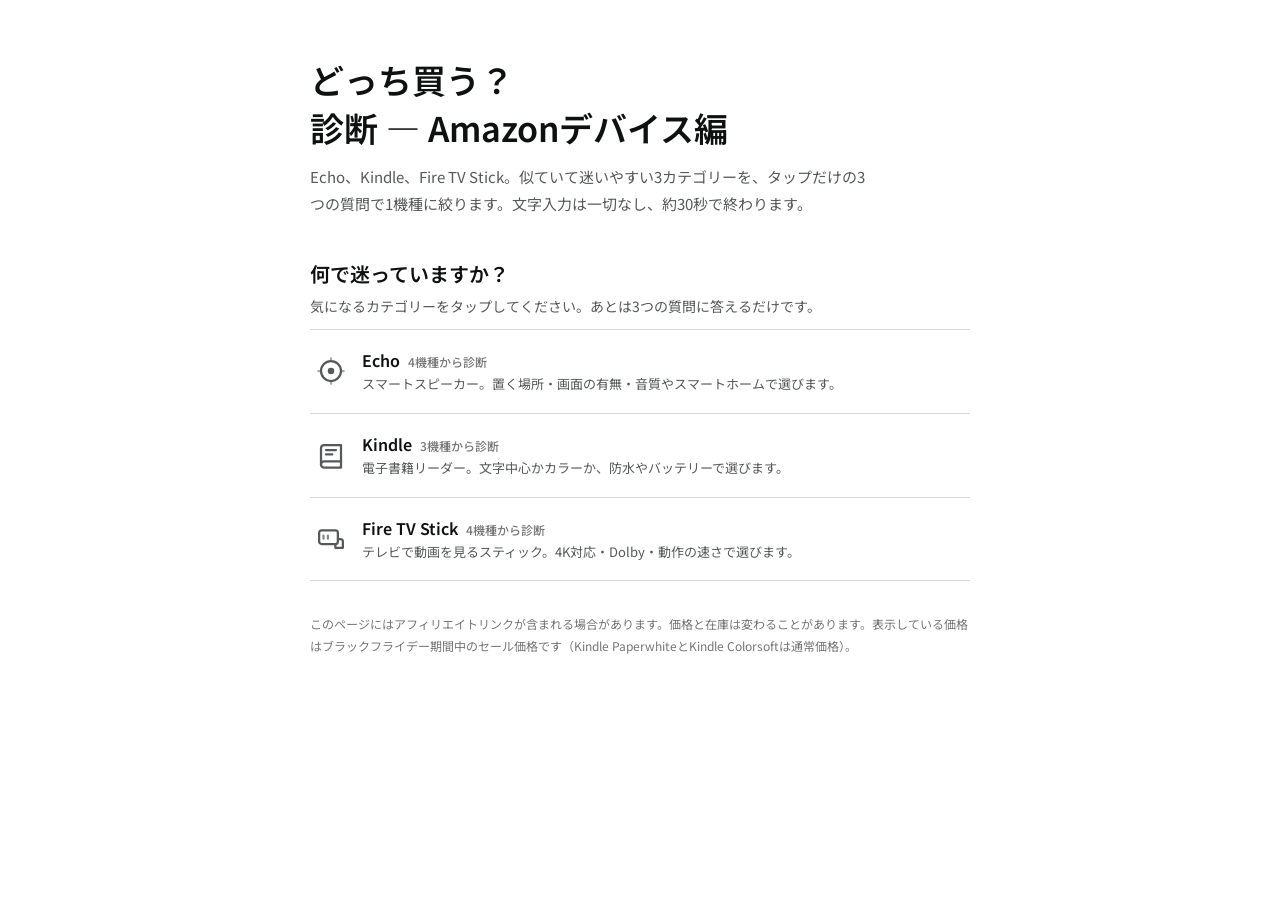
==== commit 18c4f1c4: "Show Black Friday sale prices for 9 models" ====
--- a/shindan/index.html
+++ b/shindan/index.html
@@ -216,7 +216,7 @@
 
     
 
-    <p class="disclaimer">このページにはアフィリエイトリンクが含まれる場合があります。価格と在庫は変わることがあります。表示しているKindleの価格は通常価格です。EchoとFire TV Stickの価格は、Amazonのページでご確認ください。</p>
+    <p class="disclaimer">このページにはアフィリエイトリンクが含まれる場合があります。価格と在庫は変わることがあります。表示している価格はブラックフライデー期間中のセール価格です（Kindle PaperwhiteとKindle Colorsoftは通常価格）。</p>
   </section>
 
   <!-- ================= QUIZ ================= -->
@@ -335,32 +335,40 @@
           tagline: "温度・人感センサー付きの定番モデル。初めての1台に。",
           chips: ["温度センサー", "人感センサー", "定番・バランス型"],
           why: "初めてのEchoにぴったりの定番モデルです。<strong>温度・人感センサー付き</strong>で、人の動きを照明やエアコンの操作のきっかけにもできます。価格を抑えつつ、音楽もスマートホームもバランスよく試したい方におすすめです。",
-          price: null,
-          search: "Echo Dot 第5世代"
+          price: "¥5,480",
+          sale: true,
+          search: "Echo Dot 第5世代",
+          url: "https://www.amazon.co.jp/dp/B09B8SZLLG?tag=gamedevnamito-22"
         },
         dotmax: {
           name: "Echo Dot Max",
           tagline: "重低音とスマートホームハブ内蔵。音と拡張性で選ぶなら。",
           chips: ["重低音", "スマートホームハブ内蔵", "音質重視"],
           why: "重低音がしっかり響くので、<strong>リビングで音楽を楽しみたい方</strong>に最適です。スマートホームハブ内蔵で、対応家電をまとめて声で操作できます。音質とスマートホームの拡張性を重視するならこちらです。",
-          price: null,
-          search: "Echo Dot Max"
+          price: "¥8,980",
+          sale: true,
+          search: "Echo Dot Max",
+          url: "https://www.amazon.co.jp/dp/B0DKLWZY2Z?tag=gamedevnamito-22"
         },
         time: {
           name: "Echo Time",
           tagline: "2026年の新スマートクロック。寝室の目覚ましに特化。",
           chips: ["2026年 新モデル", "スマートクロック", "目覚まし・時計向け"],
           why: "寝室に置くことを考えた<strong>2026年の新しいスマートクロック</strong>です。時刻がひと目で分かり、目覚ましやタイマー、就寝前の音楽も声だけで操作できます。スマホを見ずに朝を迎えたい方に合っています。",
-          price: null,
-          search: "Echo Time"
+          price: "¥26,980",
+          sale: true,
+          search: "Echo Time",
+          url: "https://www.amazon.co.jp/dp/B0GFY8RKJL?tag=gamedevnamito-22"
         },
         spot: {
           name: "Echo Spot",
           tagline: "小さな画面付きでコンパクト。天気も予定もひと目で確認。",
           chips: ["小さな画面付き", "コンパクト", "天気・カメラ確認"],
           why: "小さな画面で<strong>天気・カレンダー・カメラ映像をさっと確認</strong>できます。画面付きでもコンパクトなので、ベッドサイドや玄関にも置きやすいモデルです。声と画面の両方を使えるモデルを手軽に試したい方におすすめです。",
-          price: null,
-          search: "Echo Spot"
+          price: "¥7,480",
+          sale: true,
+          search: "Echo Spot",
+          url: "https://www.amazon.co.jp/dp/B0C2S4K41G?tag=gamedevnamito-22"
         }
       },
       tieOrder: ["spot", "time", "dotmax", "dot5"]
@@ -404,8 +412,10 @@
           tagline: "シリーズ最軽量。軽さと安さで選ぶ、最初の1台。",
           chips: ["6インチ", "シリーズ最軽量", "バッテリー最大6週間", "16GB"],
           why: "<strong>シリーズ最軽量</strong>で片手でも疲れにくく、通勤や外出のお供に最適です。6インチでも、小説など文字中心の読書には十分な大きさです。まずは安く電子書籍を始めたい方の最初の1台におすすめです。",
-          price: "¥29,980",
-          search: "Kindle 16GB"
+          price: "¥24,980",
+          sale: true,
+          search: "Kindle 16GB",
+          url: "https://www.amazon.co.jp/dp/B0G4SL3W21?tag=gamedevnamito-22"
         },
         paperwhite: {
           name: "Kindle Paperwhite",
@@ -413,7 +423,8 @@
           chips: ["7インチ", "IPX8防水", "バッテリー最大12週間"],
           why: "<strong>IPX8防水</strong>なのでお風呂でも安心して読めます。7インチの見やすい画面と<strong>最大12週間のバッテリー</strong>で、充電を気にせず長く使えます。毎日しっかり読む方に一番バランスの良いモデルです。",
           price: "¥39,980",
-          search: "Kindle Paperwhite"
+          search: "Kindle Paperwhite",
+          url: "https://www.amazon.co.jp/dp/B0GV5VHTL6?tag=gamedevnamito-22"
         },
         colorsoft: {
           name: "Kindle Colorsoft",
@@ -421,7 +432,8 @@
           chips: ["7インチ カラー", "5色ハイライト", "バッテリー最大8週間"],
           why: "<strong>カラー表示対応</strong>で、マンガや雑誌のページがそのままの色で楽しめます。5色のハイライトで気になった箇所を色分けできるのも便利です。文字だけでなくカラーコンテンツも多い方におすすめです。",
           price: "¥51,980",
-          search: "Kindle Colorsoft"
+          search: "Kindle Colorsoft",
+          url: "https://www.amazon.co.jp/dp/B0GV62167S?tag=gamedevnamito-22"
         }
       },
       tieOrder: ["colorsoft", "paperwhite", "base"]
@@ -467,32 +479,40 @@
           tagline: "フルHDテレビに最適なエントリーモデル。",
           chips: ["フルHD対応", "エントリーモデル", "手軽に開始"],
           why: "<strong>フルHDテレビに最適なエントリーモデル</strong>です。YouTubeや各種動画サービスを大画面で手軽に楽しめます。まずは安くストリーミングを始めたい方にぴったりです。",
-          price: null,
-          search: "Fire TV Stick HD"
+          price: "¥3,980",
+          sale: true,
+          search: "Fire TV Stick HD",
+          url: "https://www.amazon.co.jp/dp/B0G3YCRJKX?tag=gamedevnamito-22"
         },
         s4k: {
           name: "Fire TV Stick 4K",
           tagline: "2026年新モデル。4Kを手軽に、配線もすっきり。",
           chips: ["4K対応", "2026年 新モデル", "テレビのUSB給電対応"],
           why: "<strong>2026年の新モデル</strong>で、4K映像を手軽に楽しめます。テレビのUSB給電に対応し、コンセント周りの配線がすっきりするのも魅力です。4Kテレビで迷ったらまず検討したい標準モデルです。",
-          price: null,
-          search: "Fire TV Stick 4K"
+          price: "¥5,980",
+          sale: true,
+          search: "Fire TV Stick 4K",
+          url: "https://www.amazon.co.jp/dp/B0GSHC4PWG?tag=gamedevnamito-22"
         },
         plus: {
           name: "Fire TV Stick 4K Plus",
           tagline: "Dolby Vision・Dolby Atmos対応。映画好きのための1台。",
           chips: ["Dolby Vision", "Dolby Atmos", "4K対応"],
           why: "<strong>Dolby Vision・Dolby Atmos</strong>に対応し、映画の映像と音にこだわりたい方向けです。対応テレビと組み合わせれば、自宅で映画館のような没入感が味わえます。映画・ドラマ中心の方におすすめです。",
-          price: null,
-          search: "Fire TV Stick 4K Plus"
+          price: "¥6,980",
+          sale: true,
+          search: "Fire TV Stick 4K Plus",
+          url: "https://www.amazon.co.jp/dp/B0G2TQZMY1?tag=gamedevnamito-22"
         },
         max: {
           name: "Fire TV Stick 4K Max",
           tagline: "最速モデル。2.0GHz・Wi-Fi 6E・16GB搭載。",
           chips: ["2.0GHz", "Wi-Fi 6E", "16GB", "最速モデル"],
           why: "<strong>2.0GHzプロセッサとWi-Fi 6E、16GBストレージ</strong>搭載で、動作の速さを求める方に向けたモデルです。アプリの起動や切り替えが軽快で、長く快適に使いたい方におすすめの最上位モデルです。",
-          price: null,
-          search: "Fire TV Stick 4K Max"
+          price: "¥8,980",
+          sale: true,
+          search: "Fire TV Stick 4K Max",
+          url: "https://www.amazon.co.jp/dp/B0G2TXBSWJ?tag=gamedevnamito-22"
         }
       },
       tieOrder: ["max", "plus", "s4k", "hd"]
@@ -605,7 +625,7 @@
     var priceLabel = document.getElementById("rPriceLabel");
     
     if (r.price){
-      priceLabel.textContent = "通常価格";
+      priceLabel.textContent = r.sale ? "セール価格" : "通常価格";
       priceEl.textContent = r.price;
       
     } else {
@@ -616,7 +636,7 @@
     }
     if (r.price){ priceEl.style.fontSize = ""; }
 
-    var amazonUrl = "https://www.amazon.co.jp/s?k=" + encodeURIComponent(r.search);
+    var amazonUrl = r.url || ("https://www.amazon.co.jp/s?k=" + encodeURIComponent(r.search));
     document.getElementById("rAmazon").href = amazonUrl;
 
     var recap = document.getElementById("rAnswers");
